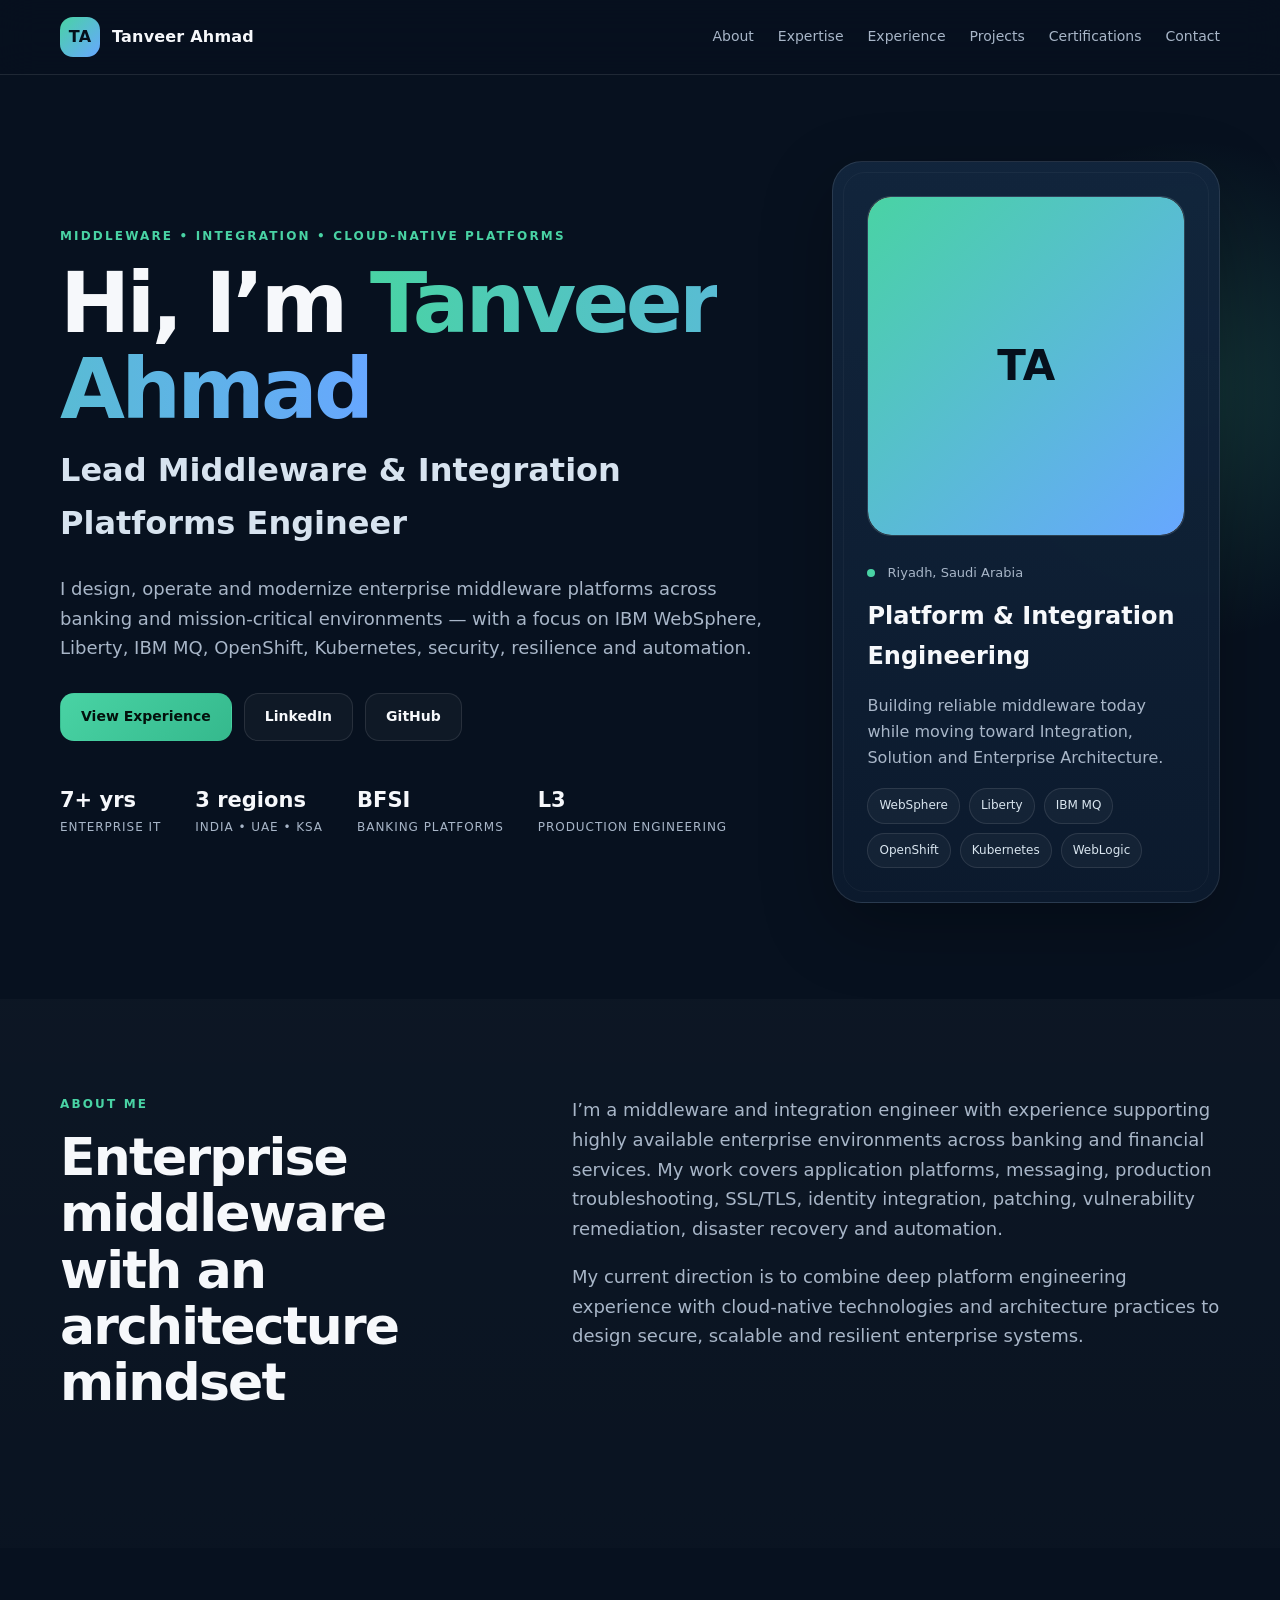
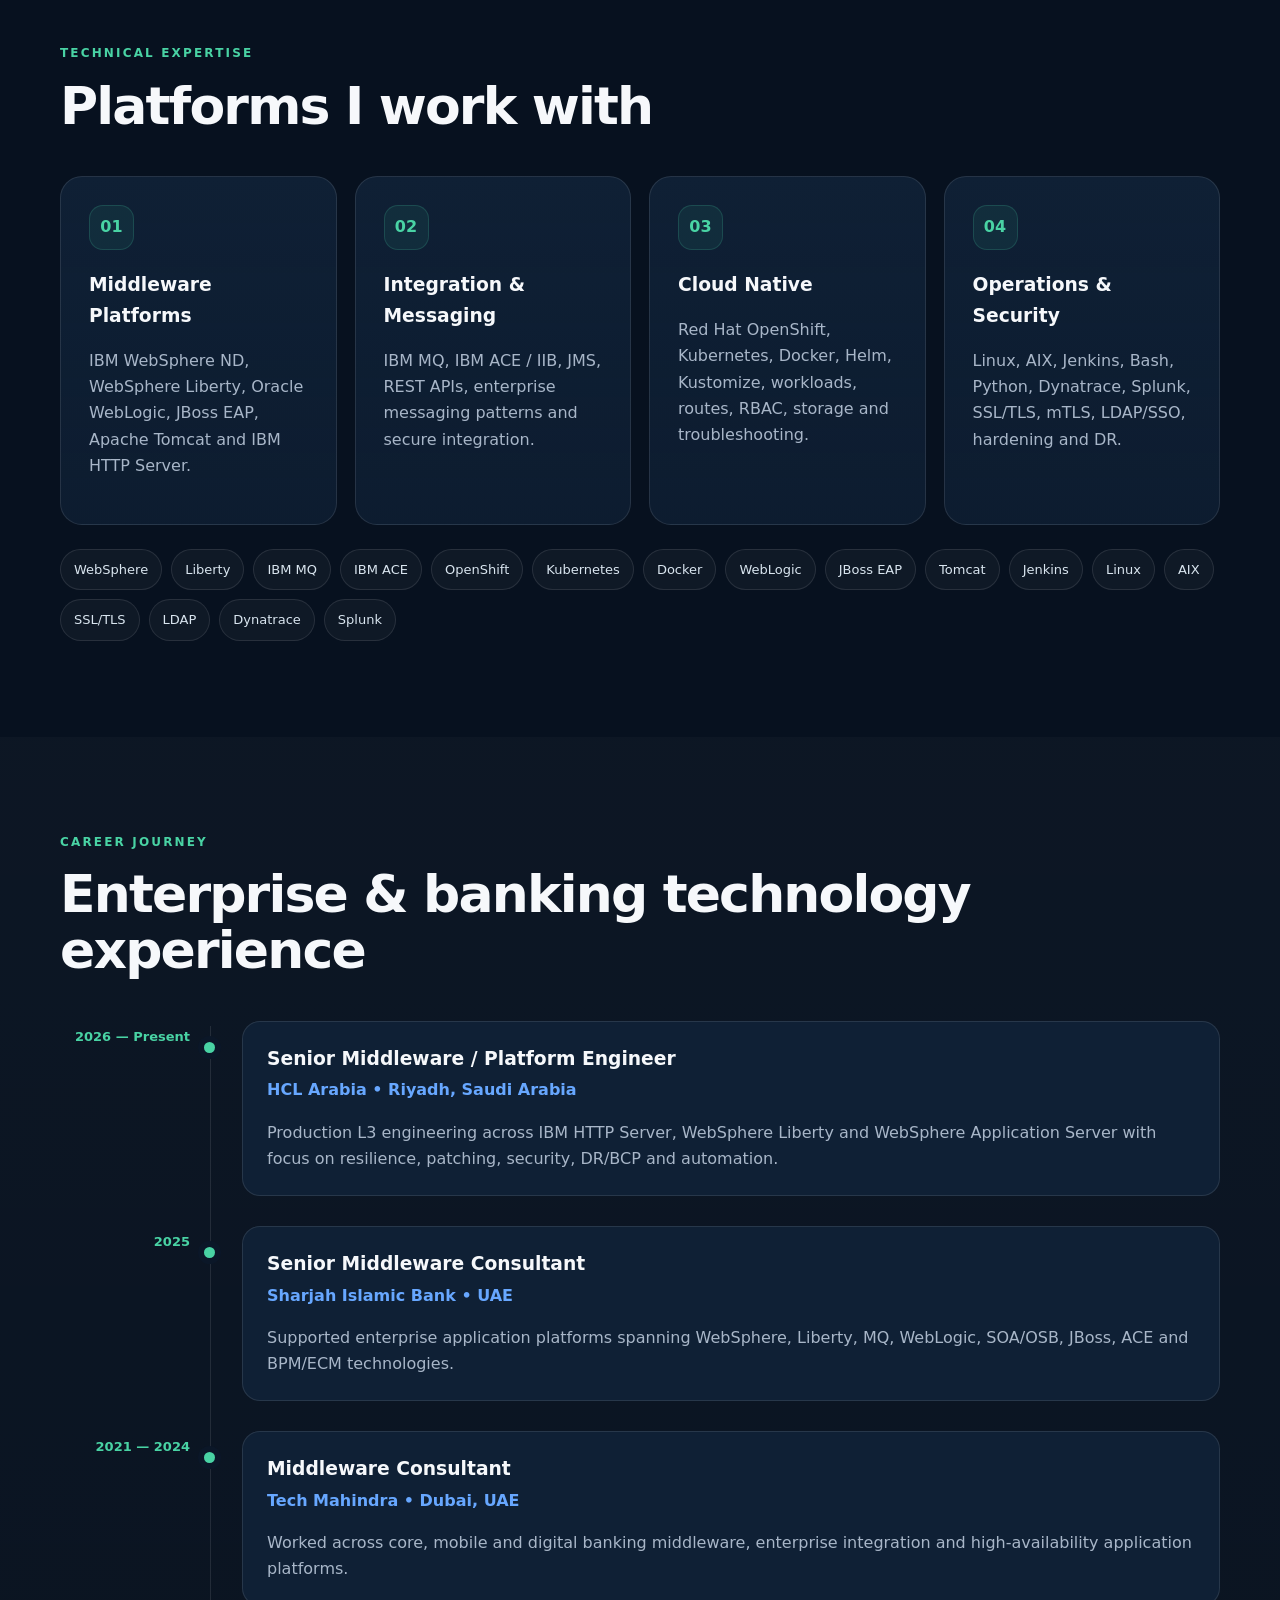
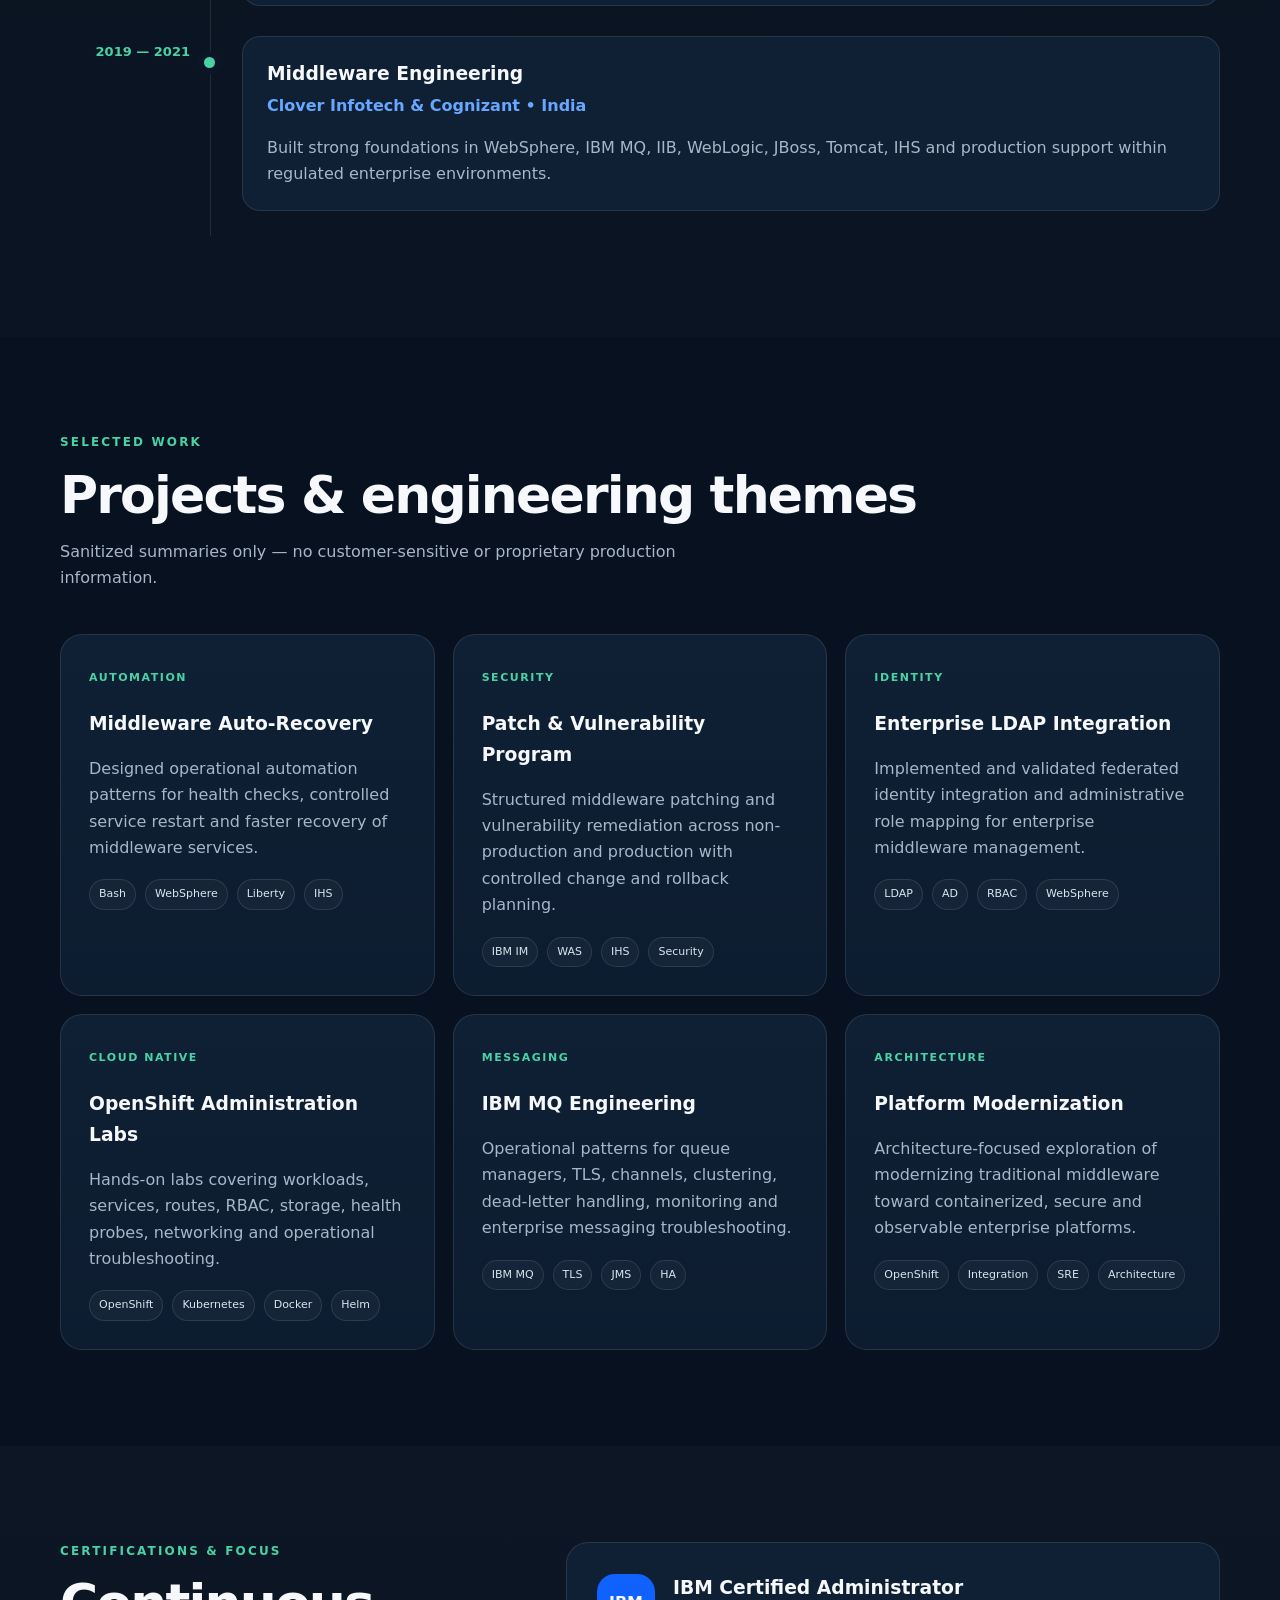
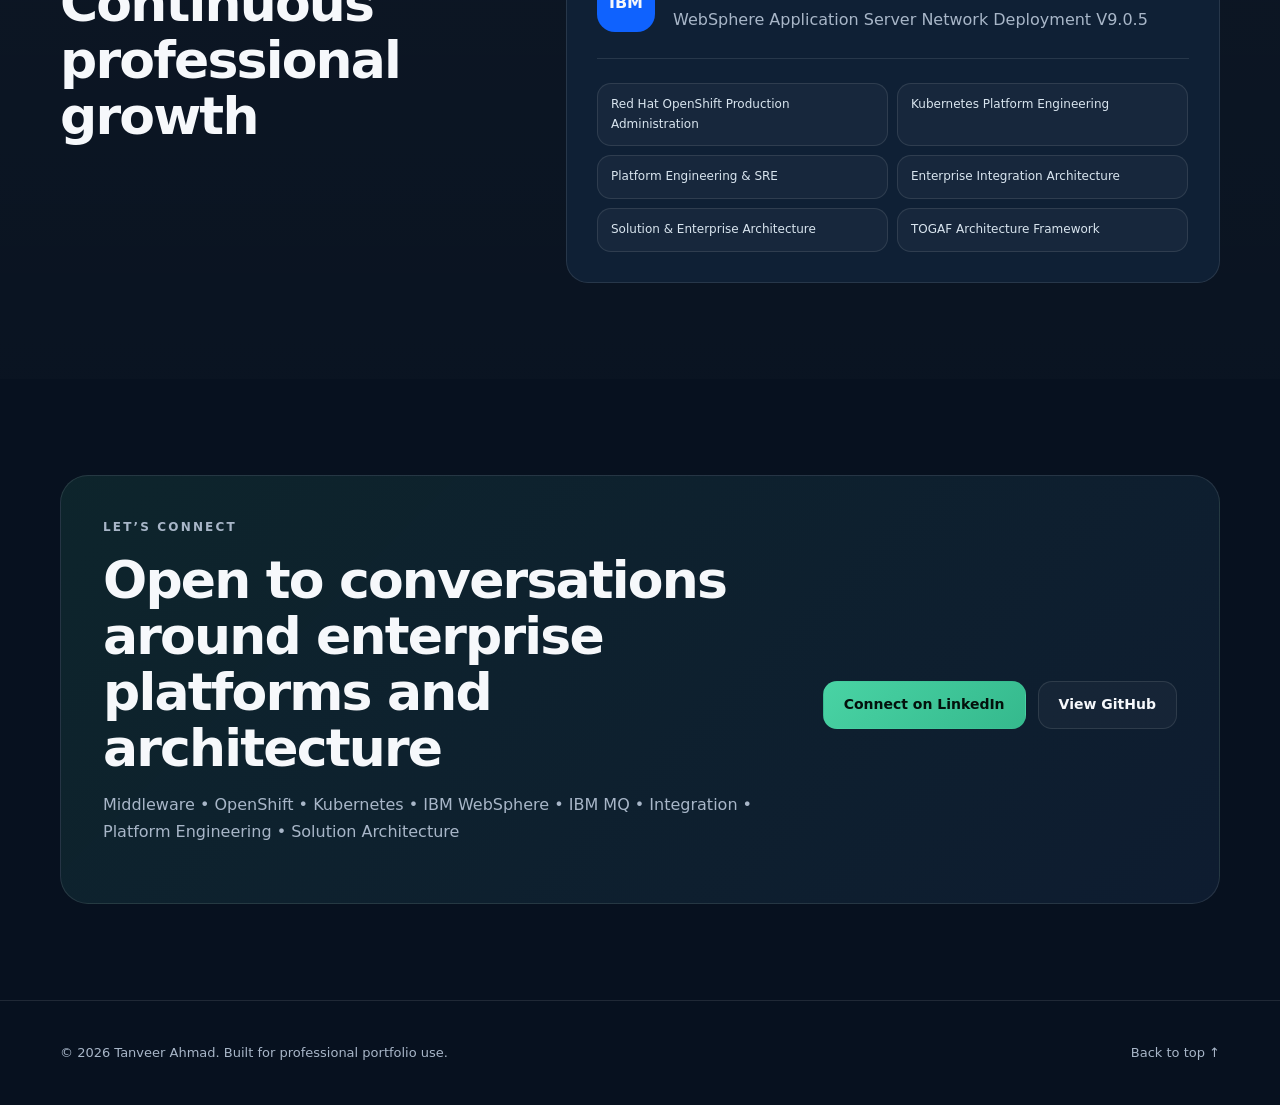
==== index.html @ 8d1e9dc6 "Fix profile photo filename" ====
<!doctype html>
<html lang="en">
<head>
  <meta charset="utf-8" />
  <meta name="viewport" content="width=device-width, initial-scale=1" />
  <meta name="description" content="Tanveer Ahmad — Lead Middleware & Integration Platforms Engineer specializing in IBM WebSphere, Liberty, IBM MQ, OpenShift, Kubernetes, enterprise integration and platform engineering." />
  <meta name="theme-color" content="#07111f" />
  <meta name="author" content="Tanveer Ahmad" />
  <meta property="og:type" content="website" />
  <meta property="og:title" content="Tanveer Ahmad | Middleware & Integration Engineer" />
  <meta property="og:description" content="Enterprise middleware, OpenShift, IBM MQ, WebSphere, platform engineering and architecture." />
  <meta name="twitter:card" content="summary_large_image" />
  <meta name="twitter:title" content="Tanveer Ahmad | Middleware & Integration Engineer" />
  <meta name="twitter:description" content="Enterprise middleware, OpenShift, IBM MQ, WebSphere, platform engineering and architecture." />
  <title>Tanveer Ahmad | Middleware & Integration Engineer</title>
  <link rel="icon" type="image/svg+xml" href="favicon.svg" />
  <link rel="manifest" href="site.webmanifest" />
  <link rel="stylesheet" href="style.css" />
</head>
<body>
  <header class="site-header">
    <div class="container nav-wrap">
      <a class="brand" href="#home" aria-label="Tanveer Ahmad home">
        <span class="brand-mark">TA</span>
        <span>Tanveer Ahmad</span>
      </a>
      <button class="menu-btn" aria-label="Open menu" aria-expanded="false">☰</button>
      <nav class="nav" aria-label="Primary navigation">
        <a href="#about">About</a>
        <a href="#expertise">Expertise</a>
        <a href="#experience">Experience</a>
        <a href="#projects">Projects</a>
        <a href="#certifications">Certifications</a>
        <a href="#contact">Contact</a>
      </nav>
    </div>
  </header>

  <main>
    <section id="home" class="hero section">
      <div class="container hero-grid">
        <div class="hero-copy reveal">
          <p class="eyebrow">Middleware • Integration • Cloud-Native Platforms</p>
          <h1>Hi, I’m <span>Tanveer Ahmad</span></h1>
          <h2>Lead Middleware & Integration Platforms Engineer</h2>
          <p class="hero-text">
            I design, operate and modernize enterprise middleware platforms across banking and
            mission-critical environments — with a focus on IBM WebSphere, Liberty, IBM MQ,
            OpenShift, Kubernetes, security, resilience and automation.
          </p>

          <div class="hero-actions">
            <a class="btn primary" href="#experience">View Experience</a>
            <a class="btn secondary" href="https://www.linkedin.com/in/tanveer-ahmad--/" target="_blank" rel="noreferrer">LinkedIn</a>
            <a class="btn secondary" href="https://github.com/tanveerq3" target="_blank" rel="noreferrer">GitHub</a>
          </div>

          <div class="quick-stats" aria-label="Career highlights">
            <div><strong>7+ yrs</strong><span>Enterprise IT</span></div>
            <div><strong>3 regions</strong><span>India • UAE • KSA</span></div>
            <div><strong>BFSI</strong><span>Banking Platforms</span></div>
            <div><strong>L3</strong><span>Production Engineering</span></div>
          </div>
        </div>

        <aside class="hero-card reveal" aria-label="Professional summary">
          <div class="profile-wrap">
            <img class="profile-photo" src="tanveer-profile-web.jpg" alt="Tanveer Ahmad professional portrait" />
            <div class="avatar profile-fallback" aria-hidden="true">TA</div>
          </div>
          <p class="status"><span></span> Riyadh, Saudi Arabia</p>
          <h3>Platform & Integration Engineering</h3>
          <p>
            Building reliable middleware today while moving toward Integration, Solution
            and Enterprise Architecture.
          </p>
          <div class="mini-stack">
            <span>WebSphere</span><span>Liberty</span><span>IBM MQ</span><span>OpenShift</span>
            <span>Kubernetes</span><span>WebLogic</span>
          </div>
        </aside>
      </div>
    </section>

    <section id="about" class="section section-alt">
      <div class="container two-col">
        <div class="section-heading reveal">
          <p class="eyebrow">About Me</p>
          <h2>Enterprise middleware with an architecture mindset</h2>
        </div>
        <div class="reveal">
          <p>
            I’m a middleware and integration engineer with experience supporting highly available
            enterprise environments across banking and financial services. My work covers
            application platforms, messaging, production troubleshooting, SSL/TLS, identity
            integration, patching, vulnerability remediation, disaster recovery and automation.
          </p>
          <p>
            My current direction is to combine deep platform engineering experience with
            cloud-native technologies and architecture practices to design secure, scalable and
            resilient enterprise systems.
          </p>
        </div>
      </div>
    </section>

    <section id="expertise" class="section">
      <div class="container">
        <div class="section-heading reveal">
          <p class="eyebrow">Technical Expertise</p>
          <h2>Platforms I work with</h2>
        </div>

        <div class="cards four">
          <article class="card reveal">
            <div class="icon">01</div>
            <h3>Middleware Platforms</h3>
            <p>IBM WebSphere ND, WebSphere Liberty, Oracle WebLogic, JBoss EAP, Apache Tomcat and IBM HTTP Server.</p>
          </article>
          <article class="card reveal">
            <div class="icon">02</div>
            <h3>Integration & Messaging</h3>
            <p>IBM MQ, IBM ACE / IIB, JMS, REST APIs, enterprise messaging patterns and secure integration.</p>
          </article>
          <article class="card reveal">
            <div class="icon">03</div>
            <h3>Cloud Native</h3>
            <p>Red Hat OpenShift, Kubernetes, Docker, Helm, Kustomize, workloads, routes, RBAC, storage and troubleshooting.</p>
          </article>
          <article class="card reveal">
            <div class="icon">04</div>
            <h3>Operations & Security</h3>
            <p>Linux, AIX, Jenkins, Bash, Python, Dynatrace, Splunk, SSL/TLS, mTLS, LDAP/SSO, hardening and DR.</p>
          </article>
        </div>

        <div class="skill-cloud reveal">
          <span>WebSphere</span><span>Liberty</span><span>IBM MQ</span><span>IBM ACE</span>
          <span>OpenShift</span><span>Kubernetes</span><span>Docker</span><span>WebLogic</span>
          <span>JBoss EAP</span><span>Tomcat</span><span>Jenkins</span><span>Linux</span>
          <span>AIX</span><span>SSL/TLS</span><span>LDAP</span><span>Dynatrace</span><span>Splunk</span>
        </div>
      </div>
    </section>

    <section id="experience" class="section section-alt">
      <div class="container">
        <div class="section-heading reveal">
          <p class="eyebrow">Career Journey</p>
          <h2>Enterprise & banking technology experience</h2>
        </div>

        <div class="timeline">
          <article class="timeline-item reveal">
            <div class="timeline-date">2026 — Present</div>
            <div class="timeline-card">
              <h3>Senior Middleware / Platform Engineer</h3>
              <p class="company">HCL Arabia • Riyadh, Saudi Arabia</p>
              <p>Production L3 engineering across IBM HTTP Server, WebSphere Liberty and WebSphere Application Server with focus on resilience, patching, security, DR/BCP and automation.</p>
            </div>
          </article>

          <article class="timeline-item reveal">
            <div class="timeline-date">2025</div>
            <div class="timeline-card">
              <h3>Senior Middleware Consultant</h3>
              <p class="company">Sharjah Islamic Bank • UAE</p>
              <p>Supported enterprise application platforms spanning WebSphere, Liberty, MQ, WebLogic, SOA/OSB, JBoss, ACE and BPM/ECM technologies.</p>
            </div>
          </article>

          <article class="timeline-item reveal">
            <div class="timeline-date">2021 — 2024</div>
            <div class="timeline-card">
              <h3>Middleware Consultant</h3>
              <p class="company">Tech Mahindra • Dubai, UAE</p>
              <p>Worked across core, mobile and digital banking middleware, enterprise integration and high-availability application platforms.</p>
            </div>
          </article>

          <article class="timeline-item reveal">
            <div class="timeline-date">2019 — 2021</div>
            <div class="timeline-card">
              <h3>Middleware Engineering</h3>
              <p class="company">Clover Infotech & Cognizant • India</p>
              <p>Built strong foundations in WebSphere, IBM MQ, IIB, WebLogic, JBoss, Tomcat, IHS and production support within regulated enterprise environments.</p>
            </div>
          </article>
        </div>
      </div>
    </section>

    <section id="projects" class="section">
      <div class="container">
        <div class="section-heading reveal">
          <p class="eyebrow">Selected Work</p>
          <h2>Projects & engineering themes</h2>
          <p class="subtext">Sanitized summaries only — no customer-sensitive or proprietary production information.</p>
        </div>

        <div class="cards three">
          <article class="project-card reveal">
            <span class="project-tag">Automation</span>
            <h3>Middleware Auto-Recovery</h3>
            <p>Designed operational automation patterns for health checks, controlled service restart and faster recovery of middleware services.</p>
            <div class="project-stack"><span>Bash</span><span>WebSphere</span><span>Liberty</span><span>IHS</span></div>
          </article>

          <article class="project-card reveal">
            <span class="project-tag">Security</span>
            <h3>Patch & Vulnerability Program</h3>
            <p>Structured middleware patching and vulnerability remediation across non-production and production with controlled change and rollback planning.</p>
            <div class="project-stack"><span>IBM IM</span><span>WAS</span><span>IHS</span><span>Security</span></div>
          </article>

          <article class="project-card reveal">
            <span class="project-tag">Identity</span>
            <h3>Enterprise LDAP Integration</h3>
            <p>Implemented and validated federated identity integration and administrative role mapping for enterprise middleware management.</p>
            <div class="project-stack"><span>LDAP</span><span>AD</span><span>RBAC</span><span>WebSphere</span></div>
          </article>

          <article class="project-card reveal">
            <span class="project-tag">Cloud Native</span>
            <h3>OpenShift Administration Labs</h3>
            <p>Hands-on labs covering workloads, services, routes, RBAC, storage, health probes, networking and operational troubleshooting.</p>
            <div class="project-stack"><span>OpenShift</span><span>Kubernetes</span><span>Docker</span><span>Helm</span></div>
          </article>

          <article class="project-card reveal">
            <span class="project-tag">Messaging</span>
            <h3>IBM MQ Engineering</h3>
            <p>Operational patterns for queue managers, TLS, channels, clustering, dead-letter handling, monitoring and enterprise messaging troubleshooting.</p>
            <div class="project-stack"><span>IBM MQ</span><span>TLS</span><span>JMS</span><span>HA</span></div>
          </article>

          <article class="project-card reveal">
            <span class="project-tag">Architecture</span>
            <h3>Platform Modernization</h3>
            <p>Architecture-focused exploration of modernizing traditional middleware toward containerized, secure and observable enterprise platforms.</p>
            <div class="project-stack"><span>OpenShift</span><span>Integration</span><span>SRE</span><span>Architecture</span></div>
          </article>
        </div>
      </div>
    </section>

    <section id="certifications" class="section section-alt">
      <div class="container cert-grid">
        <div class="section-heading reveal">
          <p class="eyebrow">Certifications & Focus</p>
          <h2>Continuous professional growth</h2>
        </div>
        <div class="cert-panel reveal">
          <div class="cert-item">
            <span class="cert-badge">IBM</span>
            <div>
              <h3>IBM Certified Administrator</h3>
              <p>WebSphere Application Server Network Deployment V9.0.5</p>
            </div>
          </div>
          <div class="focus-list">
            <span>Red Hat OpenShift Production Administration</span>
            <span>Kubernetes Platform Engineering</span>
            <span>Platform Engineering & SRE</span>
            <span>Enterprise Integration Architecture</span>
            <span>Solution & Enterprise Architecture</span>
            <span>TOGAF Architecture Framework</span>
          </div>
        </div>
      </div>
    </section>

    <section id="contact" class="section">
      <div class="container contact-card reveal">
        <div>
          <p class="eyebrow">Let’s Connect</p>
          <h2>Open to conversations around enterprise platforms and architecture</h2>
          <p>Middleware • OpenShift • Kubernetes • IBM WebSphere • IBM MQ • Integration • Platform Engineering • Solution Architecture</p>
        </div>
        <div class="contact-actions">
          <a class="btn primary" href="https://www.linkedin.com/in/tanveer-ahmad--/" target="_blank" rel="noreferrer">Connect on LinkedIn</a>
          <a class="btn secondary" href="https://github.com/tanveerq3" target="_blank" rel="noreferrer">View GitHub</a>
        </div>
      </div>
    </section>
  </main>

  <footer>
    <div class="container footer-wrap">
      <p>© <span id="year"></span> Tanveer Ahmad. Built for professional portfolio use.</p>
      <a href="#home">Back to top ↑</a>
    </div>
  </footer>

  <script src="script.js"></script>
</body>
</html>
---- style.css ----
:root{
  --bg:#07111f;
  --bg-soft:#0b1728;
  --panel:#0f2035;
  --panel-2:#12263d;
  --text:#f6f8fb;
  --muted:#a8b6c8;
  --line:rgba(255,255,255,.10);
  --accent:#49d3a4;
  --accent-2:#67a7ff;
  --shadow:0 24px 70px rgba(0,0,0,.28);
  --radius:22px;
}
*{box-sizing:border-box}
html{scroll-behavior:smooth}
body{
  margin:0;
  font-family:Inter,ui-sans-serif,system-ui,-apple-system,BlinkMacSystemFont,"Segoe UI",sans-serif;
  background:var(--bg);
  color:var(--text);
  line-height:1.65;
}
a{color:inherit;text-decoration:none}
.container{width:min(1160px,calc(100% - 40px));margin:0 auto}
.section{padding:96px 0}
.section-alt{background:linear-gradient(180deg,rgba(255,255,255,.025),rgba(255,255,255,.01))}
.site-header{
  position:sticky;top:0;z-index:50;
  backdrop-filter:blur(18px);
  background:rgba(7,17,31,.82);
  border-bottom:1px solid var(--line)
}
.nav-wrap{height:74px;display:flex;align-items:center;justify-content:space-between;gap:24px}
.brand{display:flex;align-items:center;gap:12px;font-weight:800;letter-spacing:.2px}
.brand-mark{
  width:40px;height:40px;border-radius:13px;display:grid;place-items:center;
  background:linear-gradient(135deg,var(--accent),var(--accent-2));color:#04101a;font-weight:900
}
.nav{display:flex;gap:24px;color:var(--muted);font-size:14px}
.nav a:hover{color:var(--text)}
.menu-btn{display:none;background:none;border:0;color:var(--text);font-size:24px}
.hero{padding-top:86px;min-height:calc(100vh - 74px);display:grid;align-items:center;overflow:hidden}
.hero:before{
  content:"";position:absolute;width:520px;height:520px;border-radius:50%;
  right:-170px;top:130px;background:radial-gradient(circle,rgba(73,211,164,.18),transparent 68%);
  pointer-events:none
}
.hero-grid{display:grid;grid-template-columns:1.45fr .8fr;gap:70px;align-items:center}
.eyebrow{
  margin:0 0 14px;text-transform:uppercase;letter-spacing:.18em;
  color:var(--accent);font-size:12px;font-weight:800
}
.hero h1{font-size:clamp(48px,7vw,84px);line-height:1.02;margin:0 0 12px;letter-spacing:-.045em}
.hero h1 span{background:linear-gradient(90deg,var(--accent),var(--accent-2));-webkit-background-clip:text;color:transparent}
.hero h2{font-size:clamp(22px,3vw,32px);font-weight:600;color:#d7e3ef;margin:0 0 24px}
.hero-text{max-width:760px;color:var(--muted);font-size:18px}
.hero-actions,.contact-actions{display:flex;gap:12px;flex-wrap:wrap;margin-top:30px}
.btn{
  display:inline-flex;align-items:center;justify-content:center;min-height:48px;padding:0 20px;
  border-radius:14px;border:1px solid var(--line);font-weight:750;font-size:14px;transition:.2s ease
}
.btn:hover{transform:translateY(-2px)}
.btn.primary{background:linear-gradient(135deg,var(--accent),#35b98d);color:#03110c;border-color:transparent}
.btn.secondary{background:rgba(255,255,255,.035)}
.quick-stats{display:flex;gap:34px;margin-top:42px;flex-wrap:wrap}
.quick-stats div{display:flex;flex-direction:column}
.quick-stats strong{font-size:21px}
.quick-stats span{font-size:12px;color:var(--muted);text-transform:uppercase;letter-spacing:.08em}
.hero-card{
  background:linear-gradient(180deg,rgba(18,38,61,.96),rgba(12,27,46,.96));
  border:1px solid var(--line);border-radius:30px;padding:34px;box-shadow:var(--shadow);position:relative
}
.hero-card:after{content:"";position:absolute;inset:10px;border:1px solid rgba(255,255,255,.04);border-radius:22px;pointer-events:none}
.avatar{
  width:96px;height:96px;border-radius:28px;display:grid;place-items:center;
  font-size:32px;font-weight:900;color:#06101c;background:linear-gradient(135deg,var(--accent),var(--accent-2));
  margin-bottom:24px
}
.status{color:var(--muted);font-size:13px}.status span{display:inline-block;width:8px;height:8px;border-radius:50%;background:var(--accent);margin-right:8px}
.hero-card h3{font-size:24px;margin:14px 0 10px}
.hero-card p{color:var(--muted)}
.mini-stack,.skill-cloud,.project-stack,.focus-list{display:flex;gap:9px;flex-wrap:wrap}
.mini-stack span,.skill-cloud span,.project-stack span,.focus-list span{
  border:1px solid var(--line);background:rgba(255,255,255,.035);
  color:#d9e5ef;border-radius:999px;padding:7px 11px;font-size:12px
}
.two-col{display:grid;grid-template-columns:.8fr 1.2fr;gap:80px;align-items:start}
.section-heading{margin-bottom:42px}
.section-heading h2,.contact-card h2{font-size:clamp(32px,4.5vw,52px);line-height:1.08;letter-spacing:-.035em;margin:0}
.section-heading .subtext{color:var(--muted);max-width:700px}
.two-col>div:last-child p{font-size:18px;color:var(--muted);margin-top:0}
.cards{display:grid;gap:18px}
.cards.four{grid-template-columns:repeat(4,1fr)}
.cards.three{grid-template-columns:repeat(3,1fr)}
.card,.project-card{
  background:linear-gradient(180deg,var(--panel),rgba(15,32,53,.78));
  border:1px solid var(--line);border-radius:var(--radius);padding:28px;transition:.25s ease
}
.card:hover,.project-card:hover{transform:translateY(-6px);border-color:rgba(73,211,164,.34)}
.icon{
  width:45px;height:45px;border-radius:14px;display:grid;place-items:center;
  color:var(--accent);font-weight:900;background:rgba(73,211,164,.08);border:1px solid rgba(73,211,164,.18)
}
.card h3,.project-card h3{margin:20px 0 8px}.card p,.project-card p{color:var(--muted)}
.skill-cloud{margin-top:24px}
.skill-cloud span{font-size:13px;padding:9px 13px}
.timeline{position:relative;margin-top:20px}
.timeline:before{content:"";position:absolute;left:150px;top:5px;bottom:5px;width:1px;background:var(--line)}
.timeline-item{display:grid;grid-template-columns:130px 1fr;gap:52px;padding:0 0 30px}
.timeline-date{color:var(--accent);font-size:13px;font-weight:800;padding-top:5px;text-align:right}
.timeline-card{position:relative;background:var(--panel);border:1px solid var(--line);border-radius:18px;padding:22px 24px}
.timeline-card:before{
  content:"";position:absolute;left:-39px;top:20px;width:11px;height:11px;border-radius:50%;
  background:var(--accent);box-shadow:0 0 0 6px var(--bg-soft)
}
.timeline-card h3{margin:0}.company{color:var(--accent-2);font-weight:700;margin:3px 0 8px}.timeline-card p:last-child{color:var(--muted);margin-bottom:0}
.project-tag{font-size:11px;text-transform:uppercase;letter-spacing:.14em;color:var(--accent);font-weight:800}
.project-stack{margin-top:18px}.project-stack span{padding:5px 9px;font-size:11px}
.cert-grid{display:grid;grid-template-columns:.8fr 1.2fr;gap:70px;align-items:start}
.cert-panel{background:var(--panel);border:1px solid var(--line);border-radius:var(--radius);padding:30px}
.cert-item{display:flex;gap:18px;align-items:center;padding-bottom:24px;margin-bottom:24px;border-bottom:1px solid var(--line)}
.cert-badge{width:58px;height:58px;border-radius:18px;display:grid;place-items:center;font-weight:900;background:#0f62fe}
.cert-item h3{margin:0 0 4px}.cert-item p{margin:0;color:var(--muted)}
.focus-list span{width:calc(50% - 5px);border-radius:14px;padding:11px 13px}
.contact-card{
  display:grid;grid-template-columns:1.3fr .7fr;gap:50px;align-items:center;
  border:1px solid var(--line);border-radius:28px;padding:42px;
  background:linear-gradient(135deg,rgba(73,211,164,.10),rgba(103,167,255,.08))
}
.contact-card p{color:var(--muted)}.contact-actions{justify-content:flex-end}
footer{border-top:1px solid var(--line);padding:28px 0;color:var(--muted);font-size:13px}
.footer-wrap{display:flex;justify-content:space-between;gap:20px;align-items:center}
.reveal{opacity:0;transform:translateY(16px);transition:opacity .6s ease,transform .6s ease}
.reveal.visible{opacity:1;transform:none}
@media (max-width:950px){
  .hero-grid,.two-col,.cert-grid,.contact-card{grid-template-columns:1fr}
  .cards.four{grid-template-columns:repeat(2,1fr)}
  .cards.three{grid-template-columns:repeat(2,1fr)}
  .contact-actions{justify-content:flex-start}
}
@media (max-width:720px){
  .section{padding:72px 0}.container{width:min(100% - 28px,1160px)}
  .menu-btn{display:block}
  .nav{
    display:none;position:absolute;top:74px;left:14px;right:14px;flex-direction:column;
    padding:18px;background:var(--panel);border:1px solid var(--line);border-radius:16px
  }
  .nav.open{display:flex}
  .cards.four,.cards.three{grid-template-columns:1fr}
  .timeline:before{left:8px}.timeline-item{grid-template-columns:1fr;gap:8px;padding-left:30px}
  .timeline-date{text-align:left}.timeline-card:before{left:-28px}
  .quick-stats{gap:22px}.hero{padding-top:48px}
  .focus-list span{width:100%}.footer-wrap{flex-direction:column;align-items:flex-start}
}

.profile-wrap{
  position:relative;
  width:100%;
  height:340px;
  margin-bottom:26px;
  overflow:hidden;
  border-radius:24px;
  border:1px solid var(--line);
  background:linear-gradient(135deg,rgba(73,211,164,.08),rgba(103,167,255,.08));
}
.profile-photo,.profile-fallback{
  position:absolute;
  inset:0;
  width:100%;
  height:100%;
  border-radius:24px;
}
.profile-photo{
  object-fit:cover;
  object-position:center 18%;
  display:block;
  box-shadow:0 18px 44px rgba(0,0,0,.28);
}
.profile-fallback{
  margin:0;
  font-size:42px;
}
@media (prefers-reduced-motion:reduce){
  html{scroll-behavior:auto}
  .reveal{opacity:1;transform:none;transition:none}
  .btn,.card,.project-card{transition:none}
}

@media (max-width:950px){
  .hero-card{max-width:560px}
  .profile-wrap{height:420px}
}
@media (max-width:520px){
  .profile-wrap{height:360px}
}
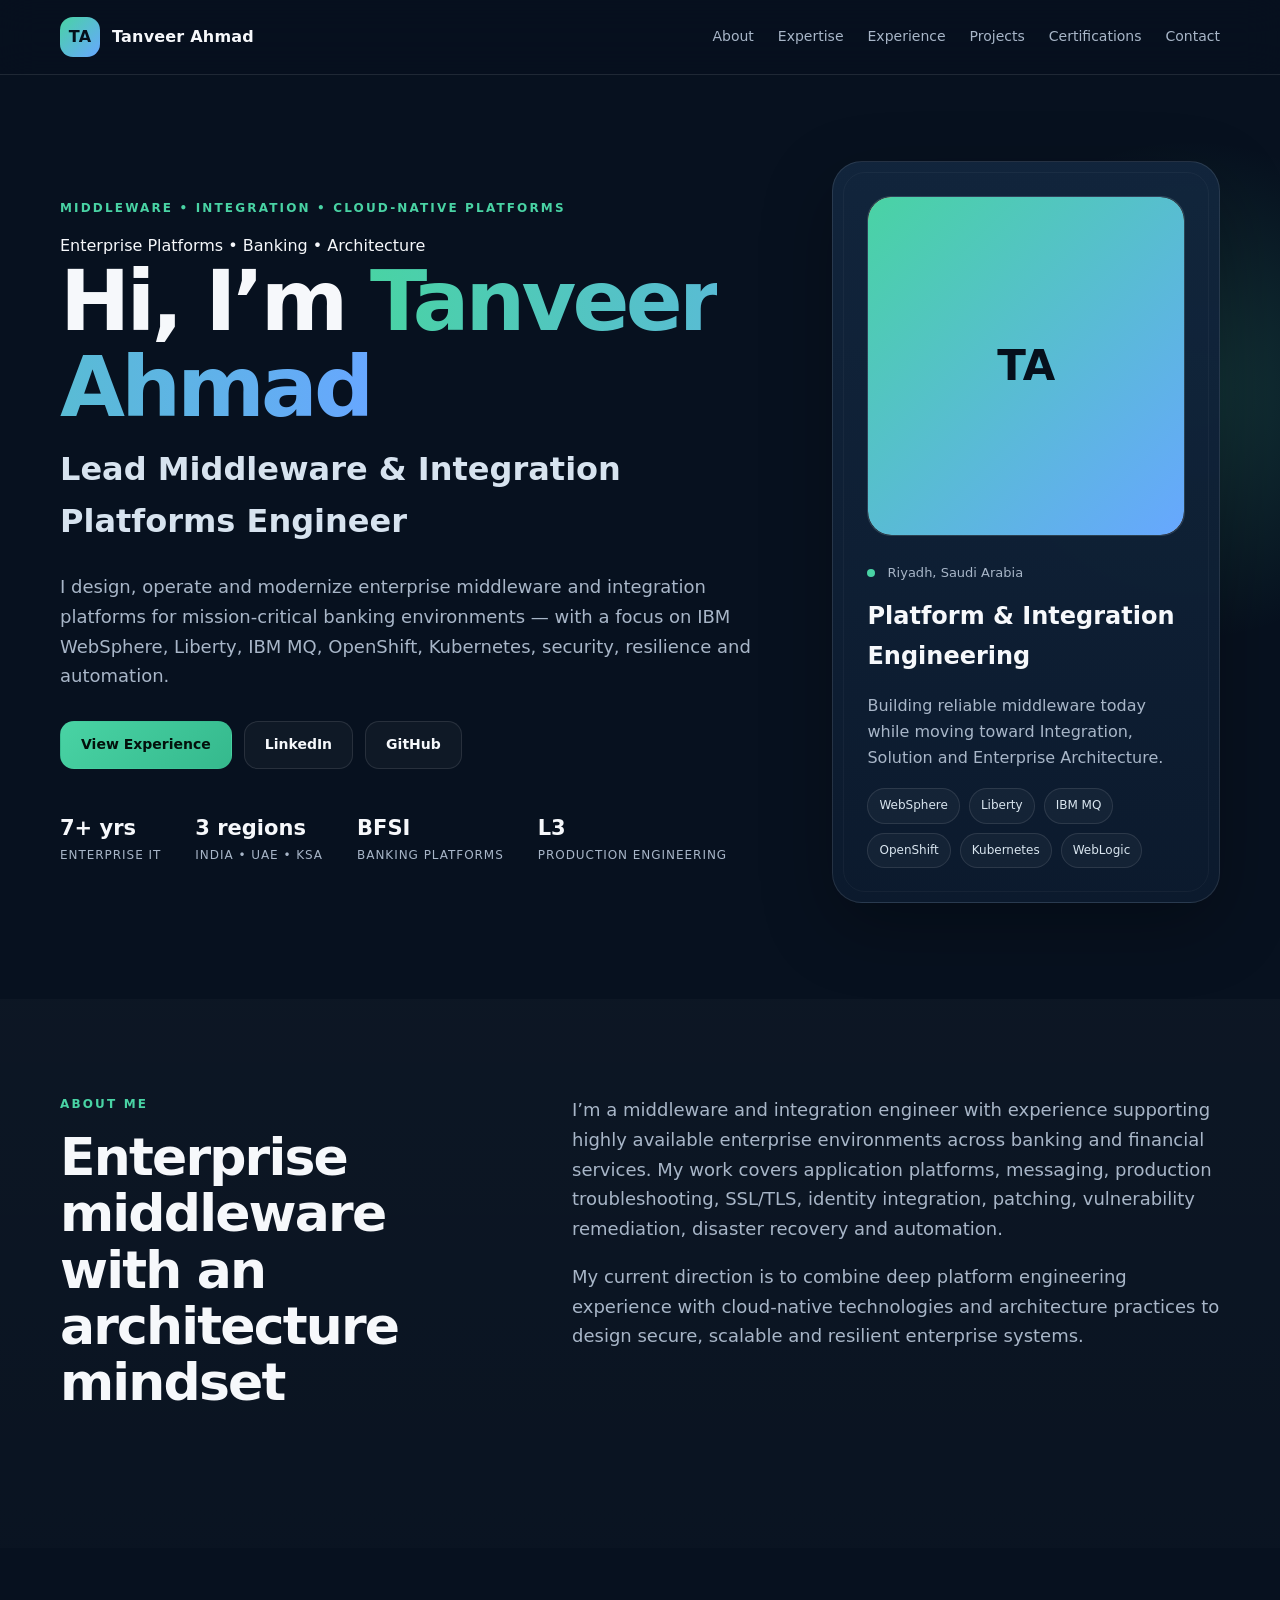
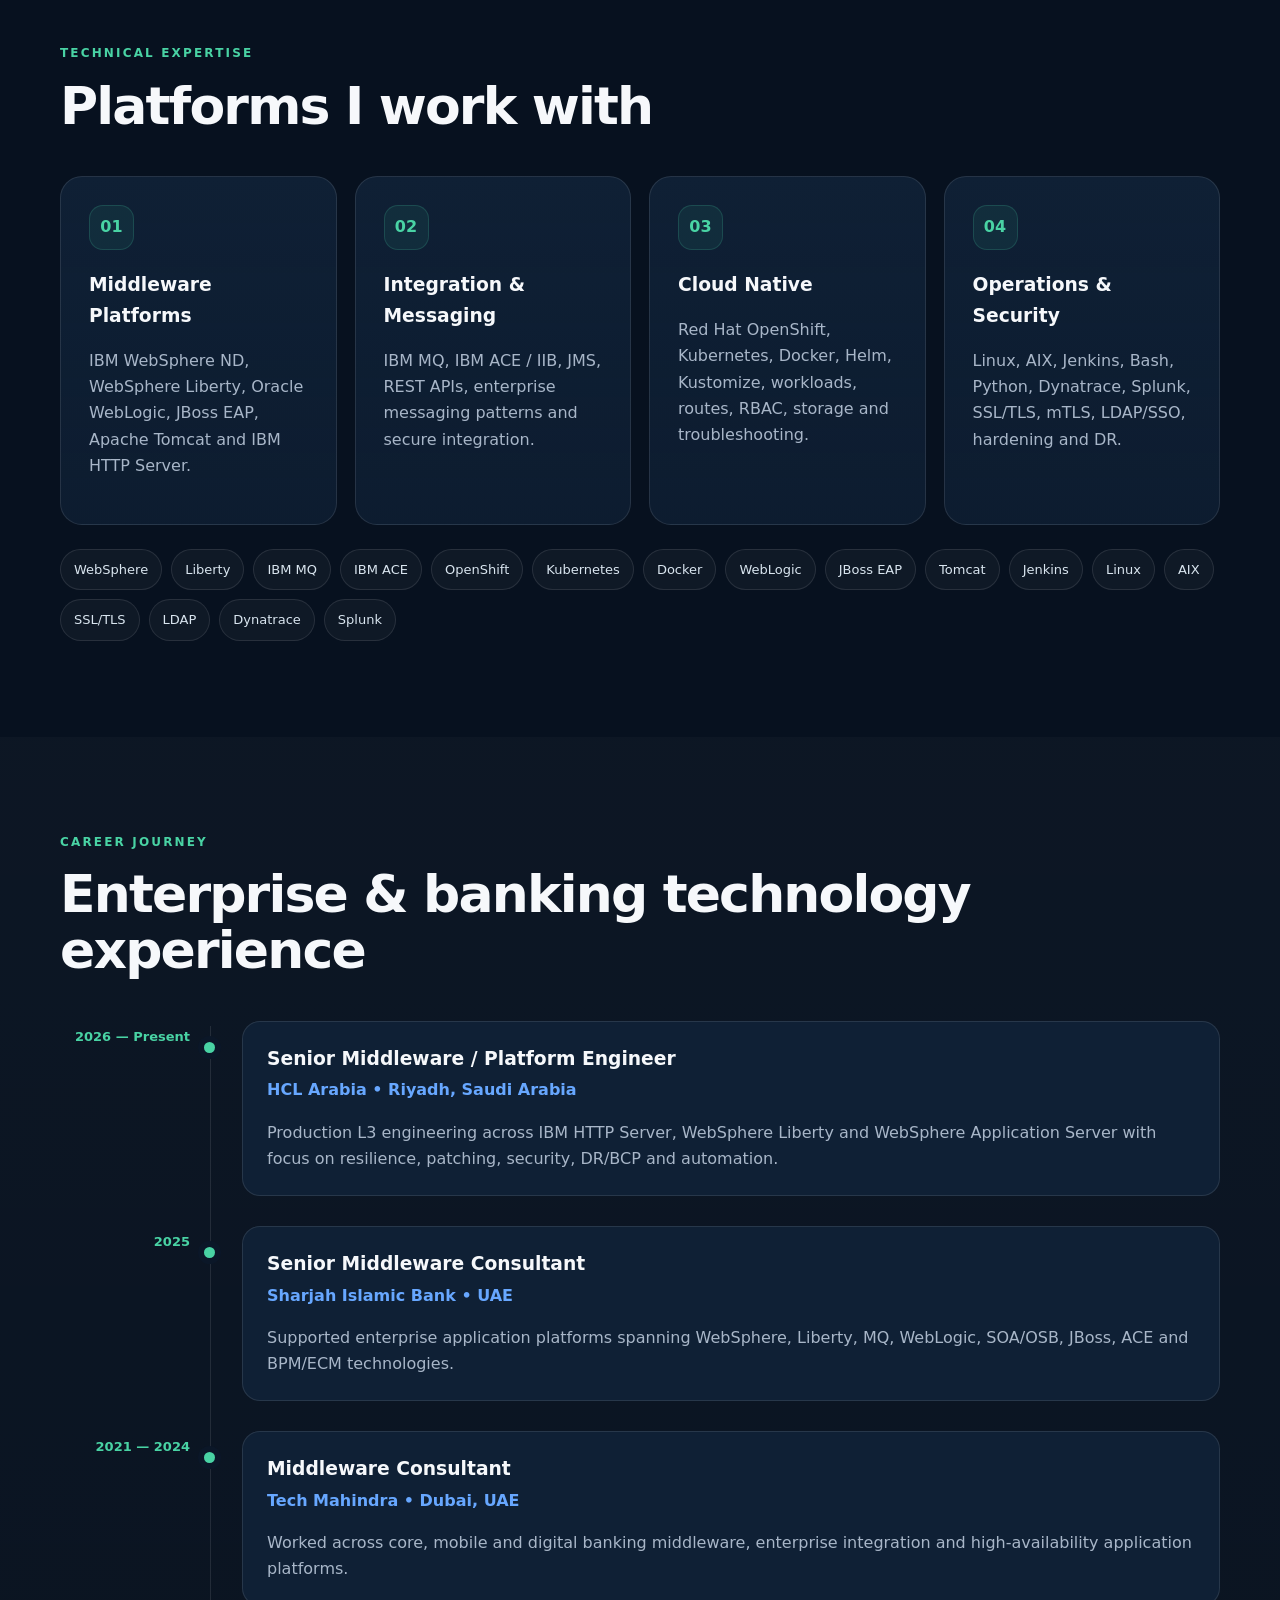
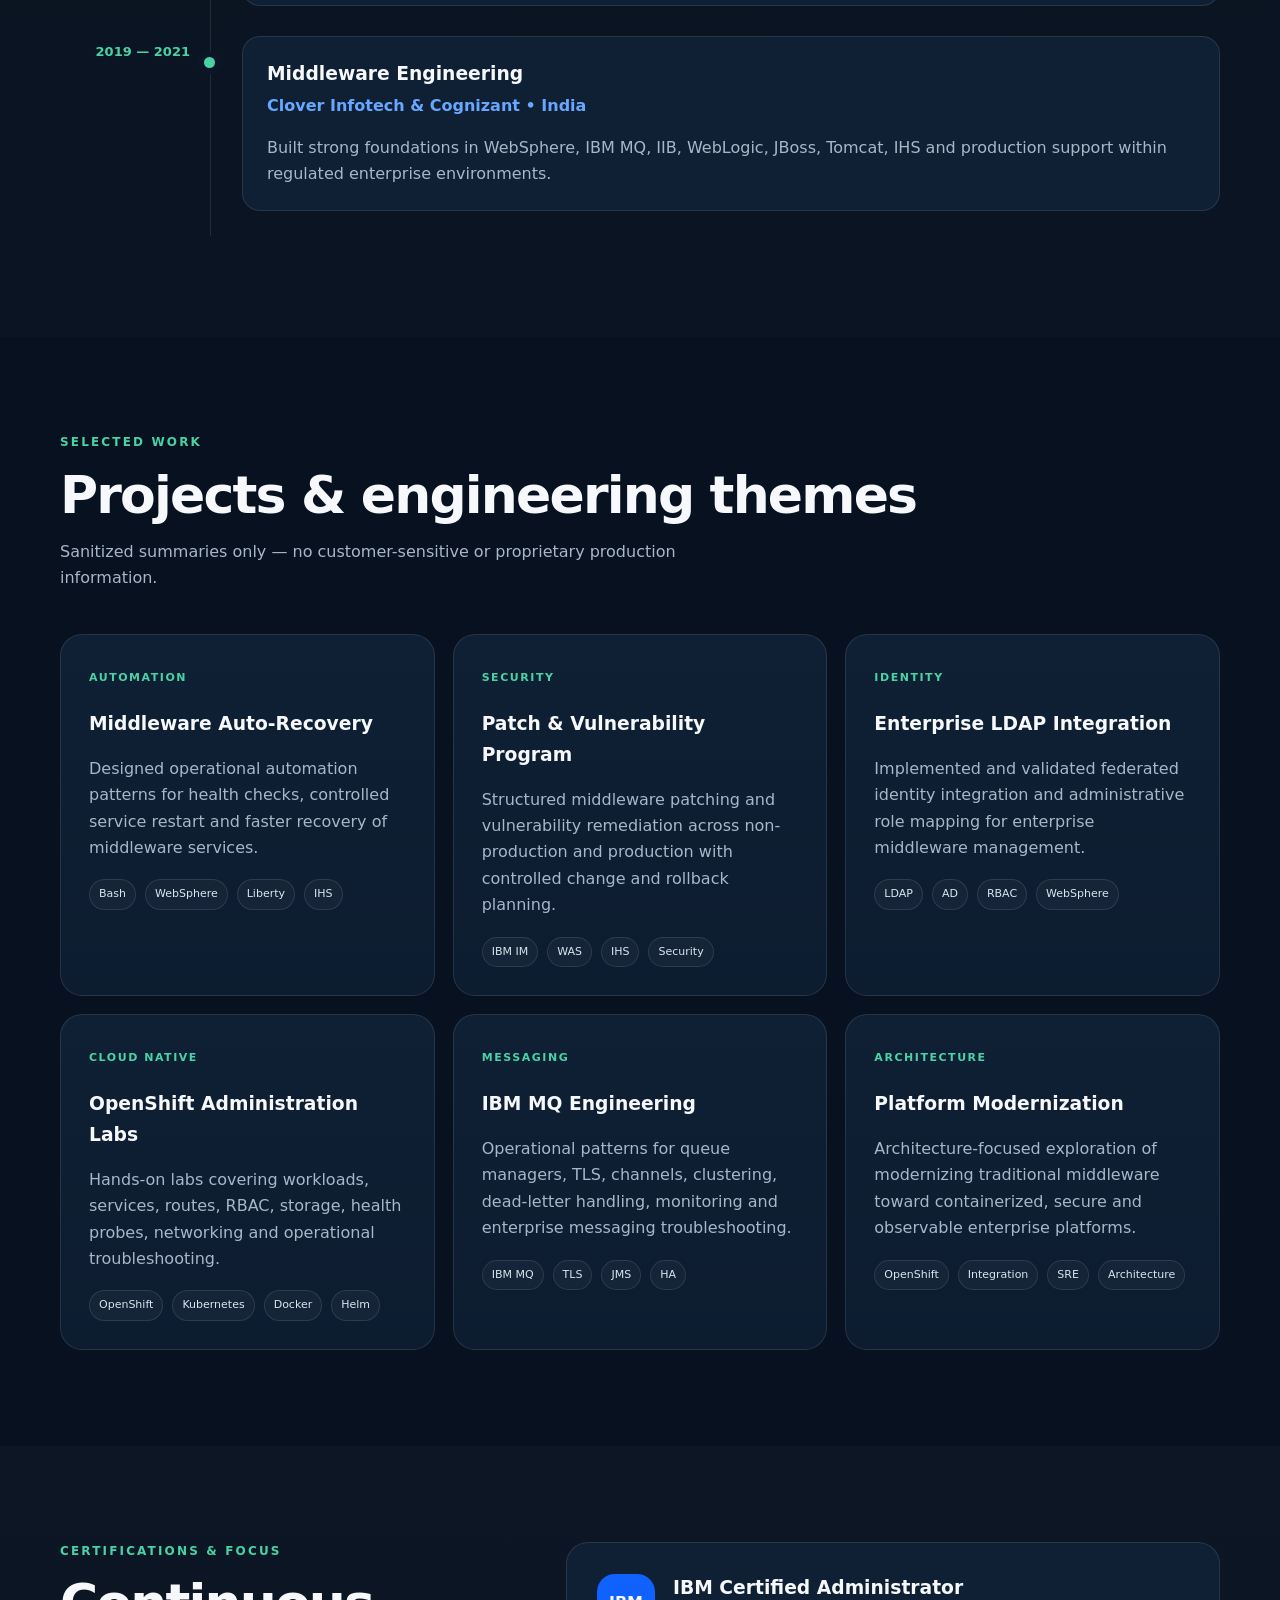
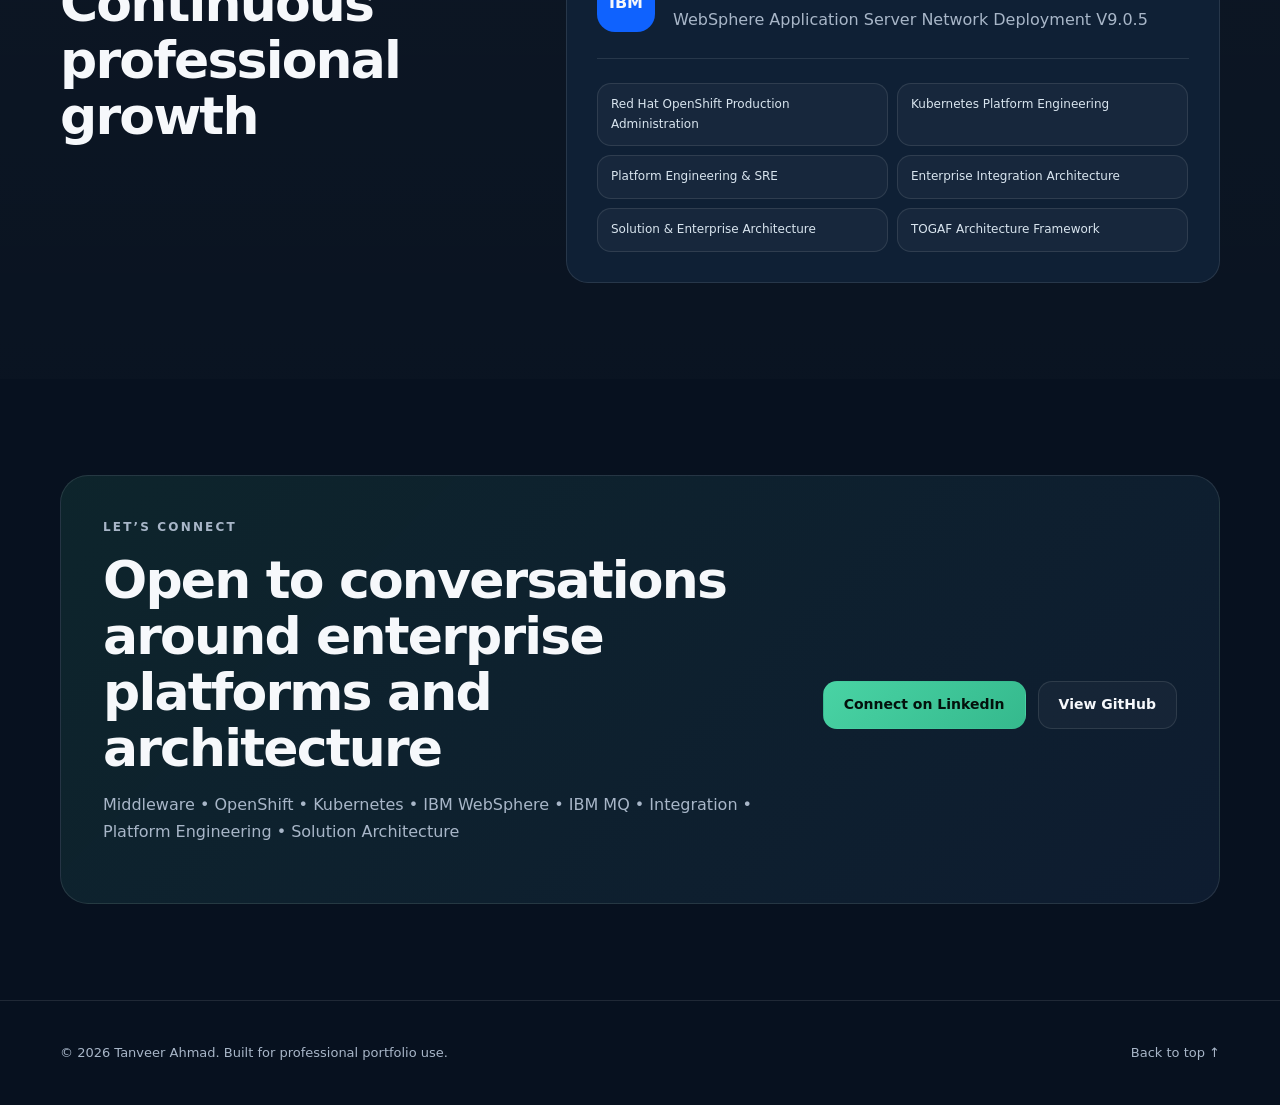
==== commit 81cf5f2e: "Refine premium hero content" ====
--- a/index.html
+++ b/index.html
@@ -40,13 +40,16 @@
     <section id="home" class="hero section">
       <div class="container hero-grid">
         <div class="hero-copy reveal">
-          <p class="eyebrow">Middleware • Integration • Cloud-Native Platforms</p>
+          <div class="hero-topline">
+    <p class="eyebrow">Middleware • Integration • Cloud-Native Platforms</p>
+    <span class="hero-badge">Enterprise Platforms • Banking • Architecture</span>
+  </div>
           <h1>Hi, I’m <span>Tanveer Ahmad</span></h1>
           <h2>Lead Middleware & Integration Platforms Engineer</h2>
           <p class="hero-text">
-            I design, operate and modernize enterprise middleware platforms across banking and
-            mission-critical environments — with a focus on IBM WebSphere, Liberty, IBM MQ,
-            OpenShift, Kubernetes, security, resilience and automation.
+            I design, operate and modernize enterprise middleware and integration platforms for
+            mission-critical banking environments — with a focus on IBM WebSphere, Liberty,
+            IBM MQ, OpenShift, Kubernetes, security, resilience and automation.
           </p>
 
           <div class="hero-actions">
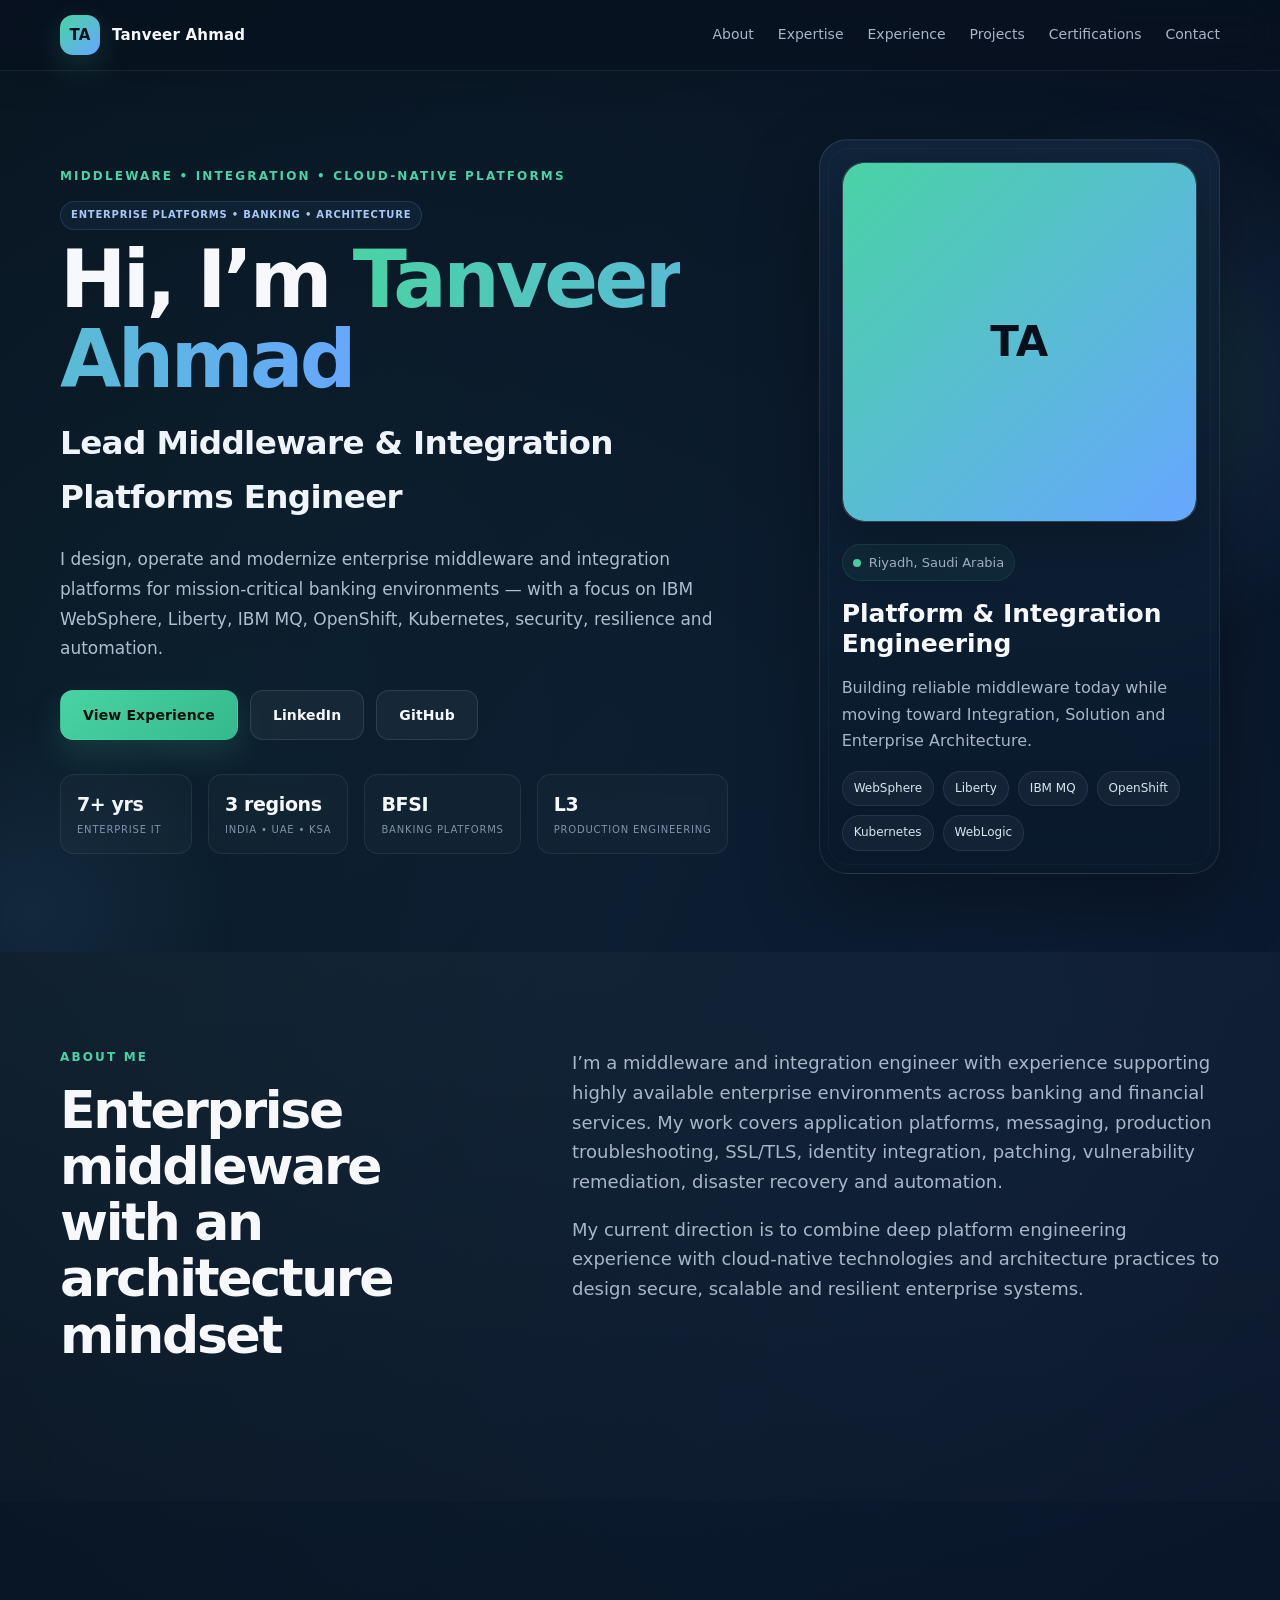
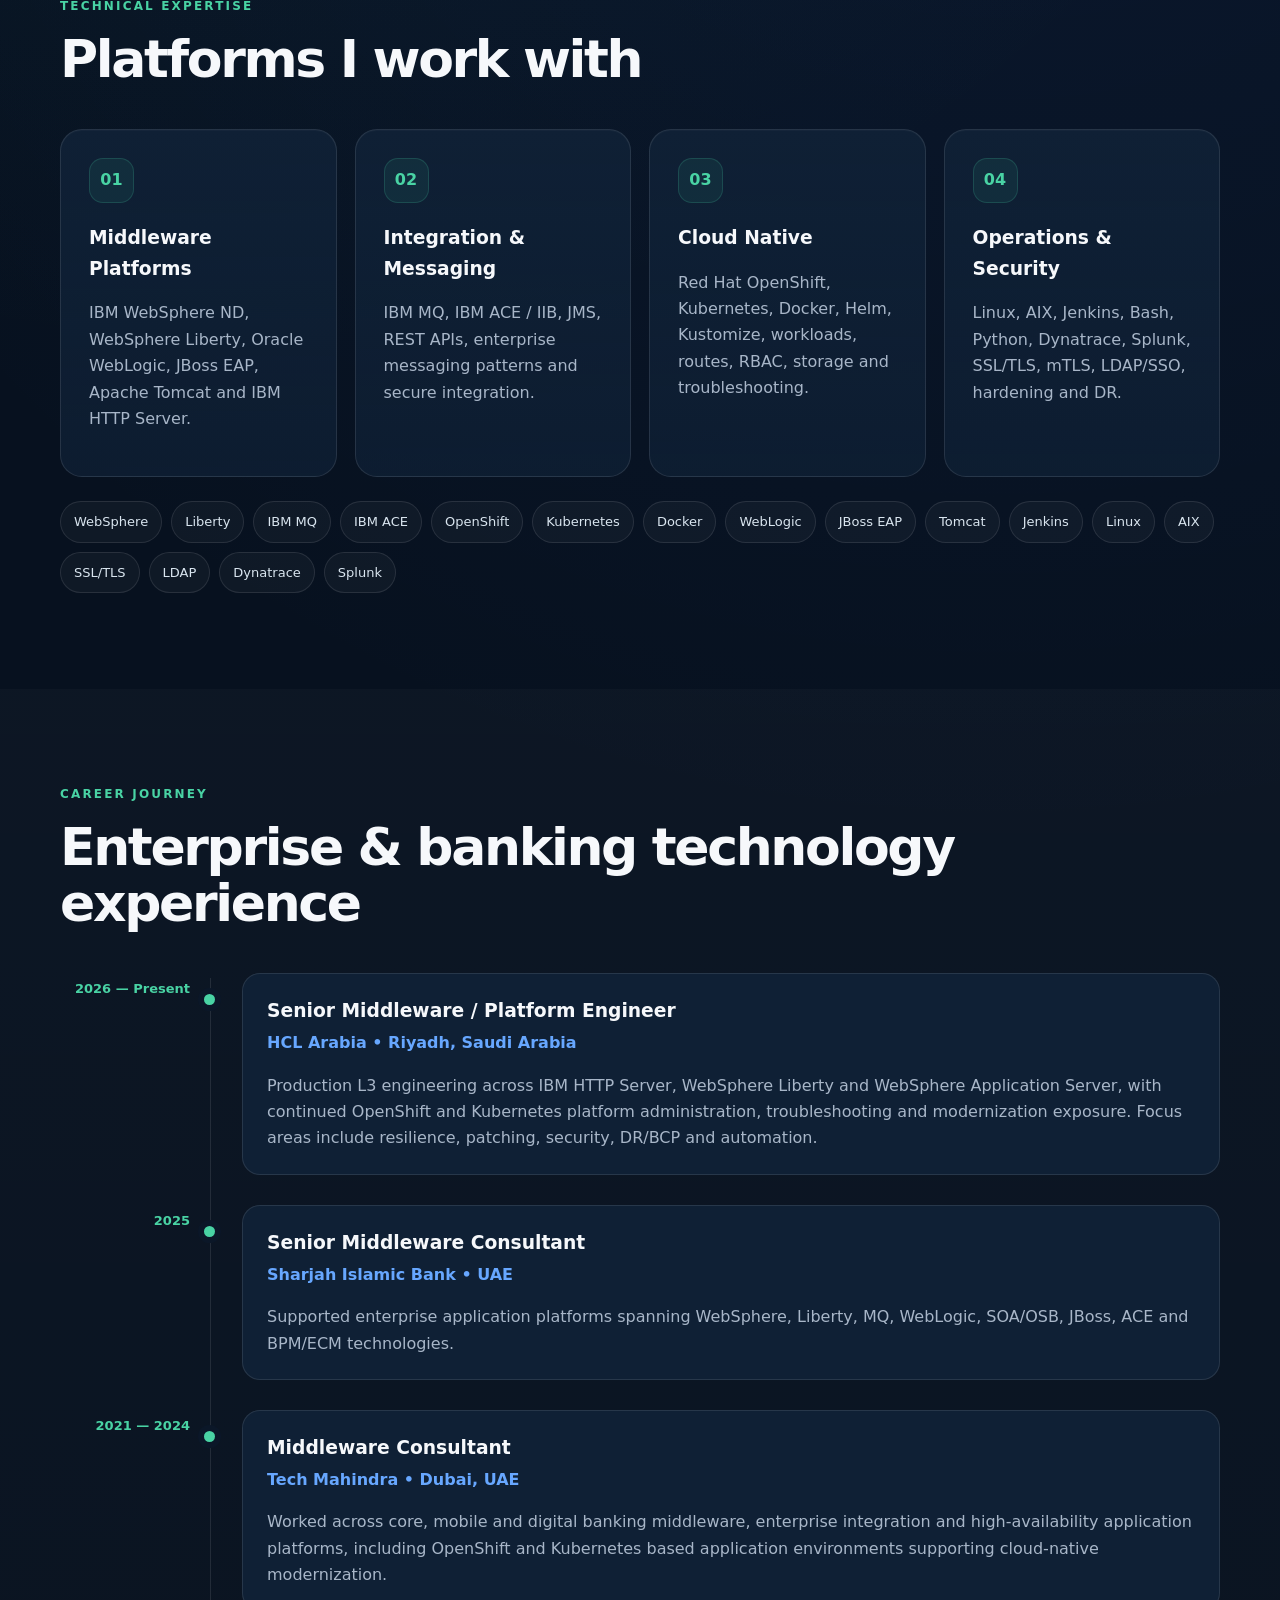
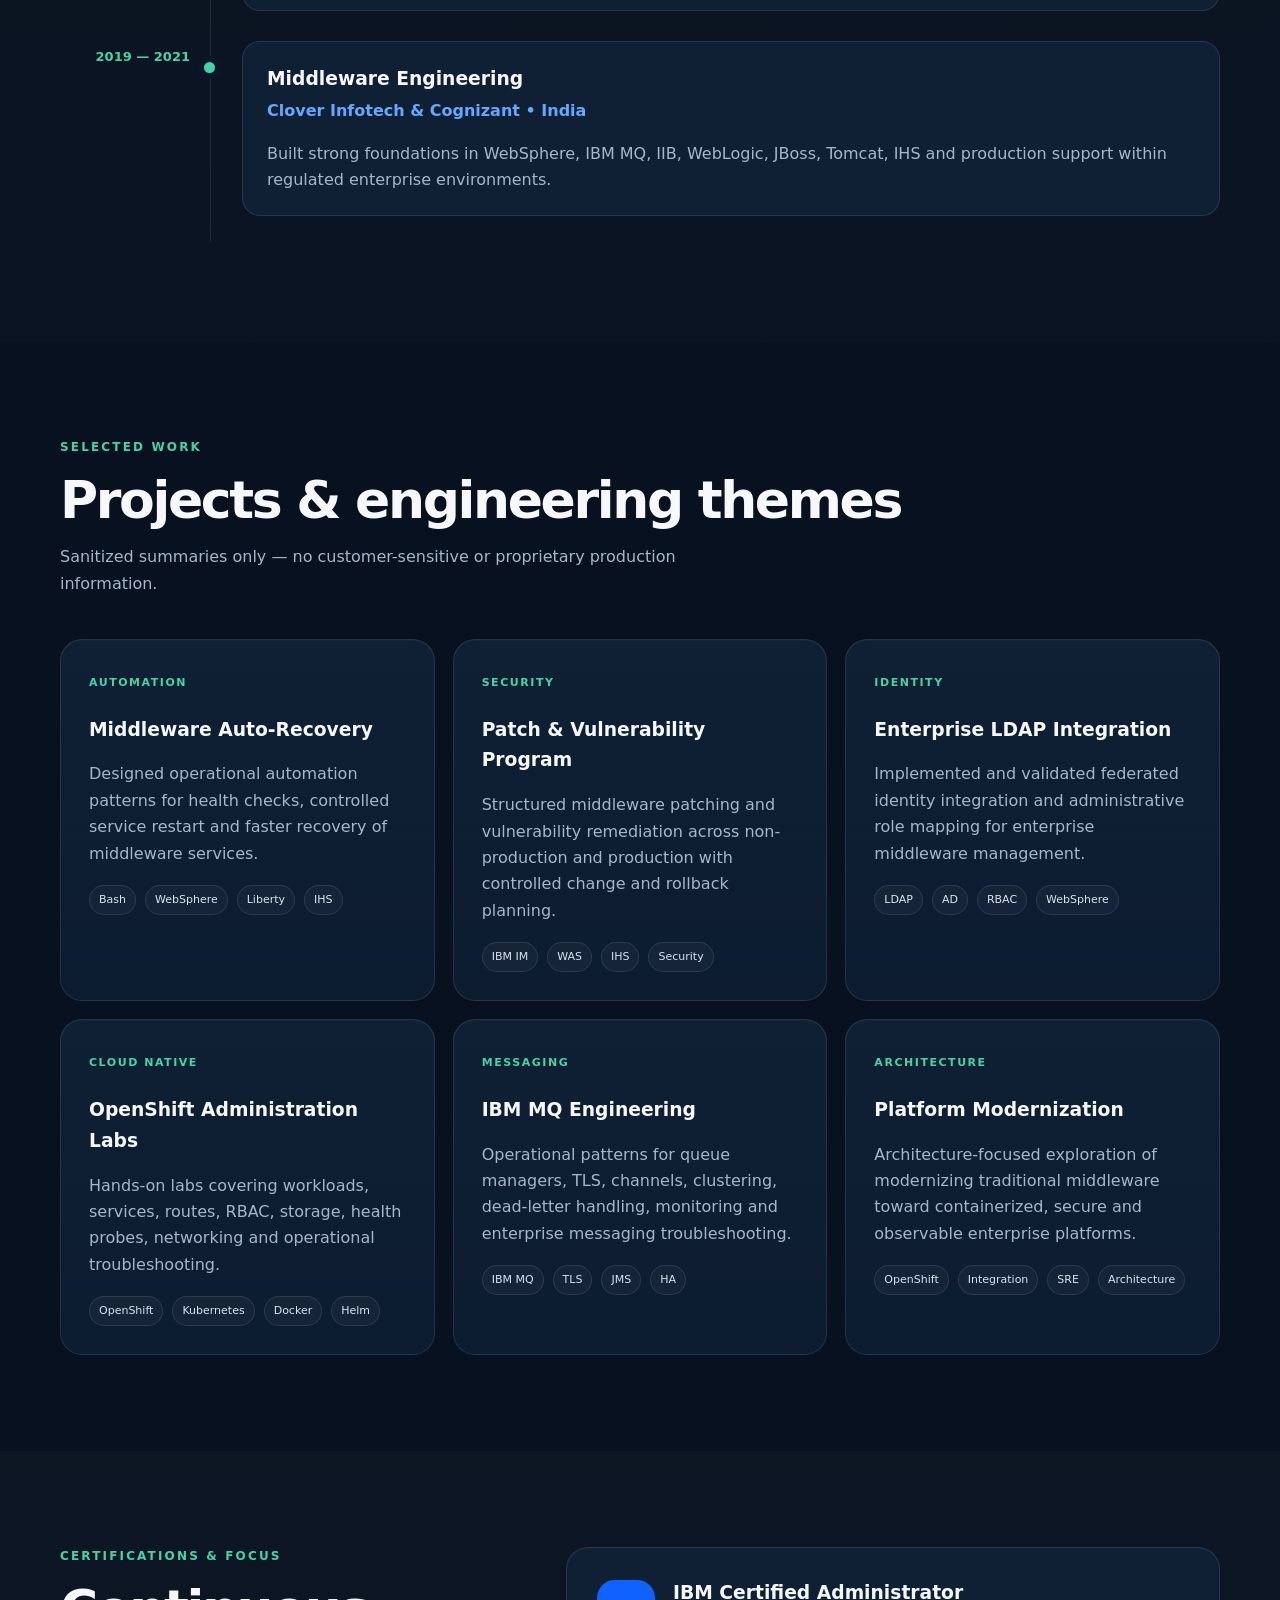
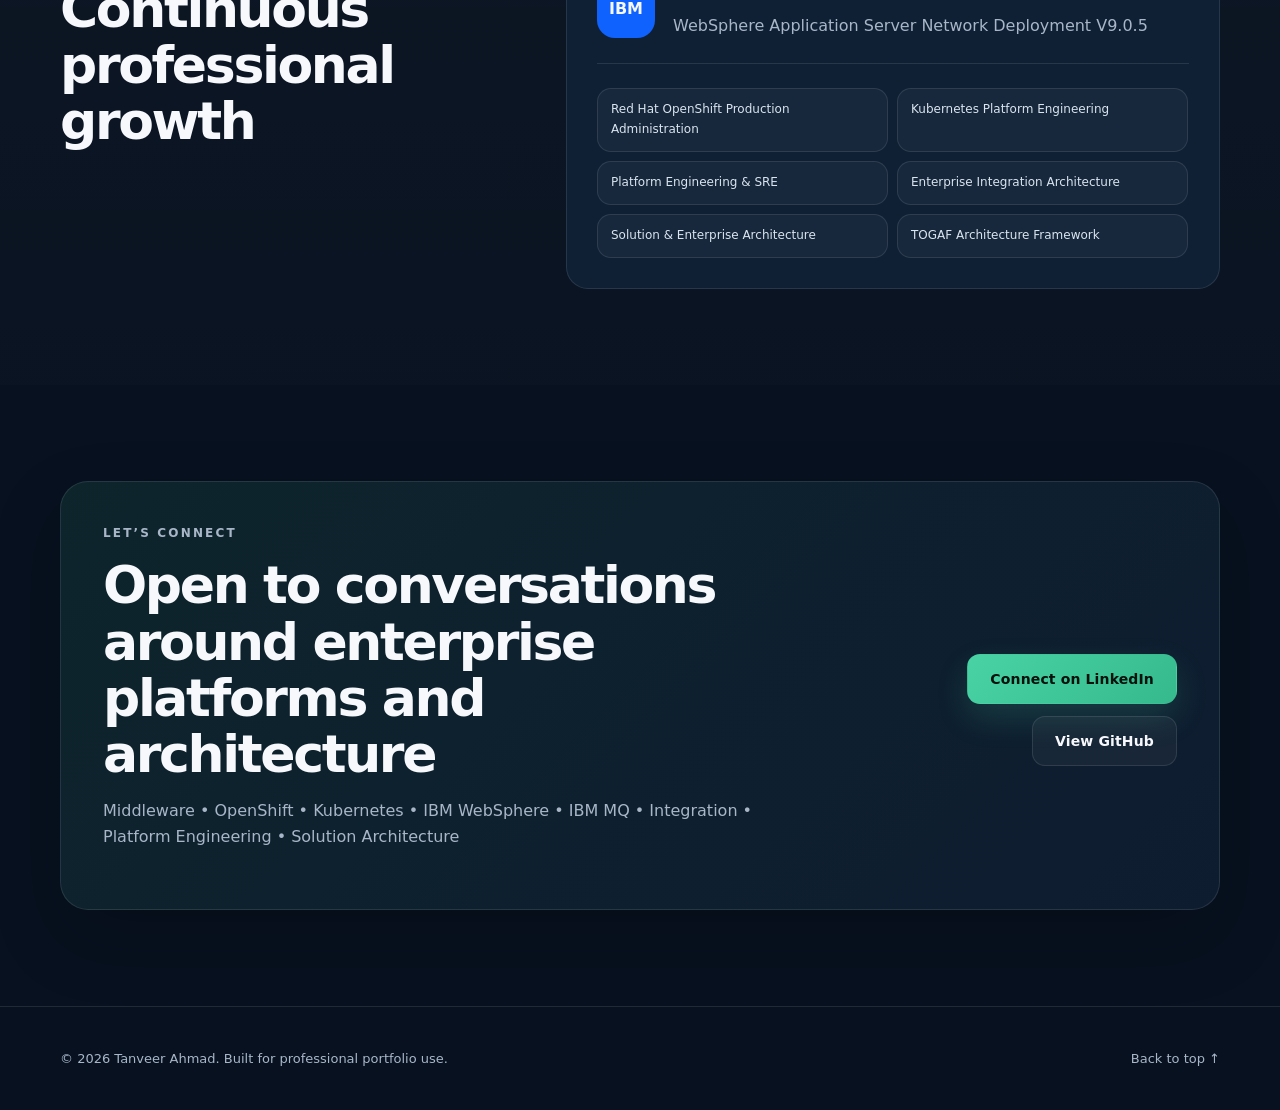
==== commit 5c582e55: "Add OpenShift and Kubernetes experience to career timeline" ====
--- a/index.html
+++ b/index.html
@@ -159,7 +159,7 @@
             <div class="timeline-card">
               <h3>Senior Middleware / Platform Engineer</h3>
               <p class="company">HCL Arabia • Riyadh, Saudi Arabia</p>
-              <p>Production L3 engineering across IBM HTTP Server, WebSphere Liberty and WebSphere Application Server with focus on resilience, patching, security, DR/BCP and automation.</p>
+              <p>Production L3 engineering across IBM HTTP Server, WebSphere Liberty and WebSphere Application Server, with continued OpenShift and Kubernetes platform administration, troubleshooting and modernization exposure. Focus areas include resilience, patching, security, DR/BCP and automation.</p>
             </div>
           </article>
 
@@ -177,7 +177,7 @@
             <div class="timeline-card">
               <h3>Middleware Consultant</h3>
               <p class="company">Tech Mahindra • Dubai, UAE</p>
-              <p>Worked across core, mobile and digital banking middleware, enterprise integration and high-availability application platforms.</p>
+              <p>Worked across core, mobile and digital banking middleware, enterprise integration and high-availability application platforms, including OpenShift and Kubernetes based application environments supporting cloud-native modernization.</p>
             </div>
           </article>
 
--- a/style.css
+++ b/style.css
@@ -193,3 +193,227 @@
 @media (max-width:520px){
   .profile-wrap{height:360px}
 }
+
+/* Premium hero refinement */
+body{
+  background:
+    radial-gradient(circle at 78% 18%, rgba(58,118,255,.08), transparent 28%),
+    radial-gradient(circle at 18% 12%, rgba(73,211,164,.06), transparent 24%),
+    var(--bg);
+}
+.site-header{
+  background:rgba(7,17,31,.72);
+  border-bottom:1px solid rgba(255,255,255,.075);
+  box-shadow:0 10px 35px rgba(0,0,0,.10);
+}
+.nav-wrap{height:70px}
+.brand{font-size:15px}
+.brand-mark{
+  box-shadow:0 10px 30px rgba(73,211,164,.18);
+}
+.nav a{
+  position:relative;
+  transition:color .2s ease;
+}
+.nav a:after{
+  content:"";
+  position:absolute;
+  left:0;right:100%;bottom:-7px;height:2px;
+  background:linear-gradient(90deg,var(--accent),var(--accent-2));
+  transition:right .22s ease;
+}
+.nav a:hover:after{right:0}
+
+.hero{
+  position:relative;
+  min-height:auto;
+  padding:68px 0 78px;
+  align-items:center;
+}
+.hero:before{
+  width:560px;
+  height:560px;
+  right:-130px;
+  top:30px;
+  background:radial-gradient(circle,rgba(73,211,164,.16),rgba(103,167,255,.06) 42%,transparent 70%);
+  filter:blur(6px);
+}
+.hero:after{
+  content:"";
+  position:absolute;
+  left:-180px;
+  bottom:-170px;
+  width:420px;height:420px;border-radius:50%;
+  background:radial-gradient(circle,rgba(103,167,255,.09),transparent 70%);
+  pointer-events:none;
+}
+.hero-grid{
+  grid-template-columns:minmax(0,1.35fr) minmax(360px,.78fr);
+  gap:64px;
+}
+.hero-copy{padding-top:8px}
+.hero-topline{
+  display:flex;
+  align-items:center;
+  gap:14px;
+  flex-wrap:wrap;
+  margin-bottom:10px;
+}
+.hero-topline .eyebrow{margin:0}
+.hero-badge{
+  display:inline-flex;
+  align-items:center;
+  min-height:28px;
+  padding:5px 10px;
+  border-radius:999px;
+  border:1px solid rgba(103,167,255,.18);
+  background:rgba(103,167,255,.06);
+  color:#a9c7f5;
+  font-size:10px;
+  font-weight:700;
+  letter-spacing:.08em;
+  text-transform:uppercase;
+}
+.hero h1{
+  font-size:clamp(58px,6.2vw,92px);
+  max-width:820px;
+  margin-bottom:16px;
+  text-wrap:balance;
+}
+.hero h2{
+  max-width:820px;
+  margin-bottom:20px;
+  color:#eef4fa;
+  font-size:clamp(26px,2.55vw,38px);
+  letter-spacing:-.02em;
+}
+.hero-text{
+  max-width:810px;
+  font-size:17px;
+  line-height:1.75;
+  color:#aebed0;
+}
+.hero-actions{margin-top:26px}
+.btn{
+  min-height:50px;
+  padding:0 22px;
+  border-radius:13px;
+  font-weight:800;
+  letter-spacing:.01em;
+}
+.btn.primary{
+  box-shadow:0 14px 32px rgba(73,211,164,.16);
+}
+.btn.secondary{
+  background:rgba(255,255,255,.045);
+  border-color:rgba(255,255,255,.10);
+}
+.btn.secondary:hover{
+  background:rgba(255,255,255,.075);
+}
+.quick-stats{
+  margin-top:34px;
+  gap:16px;
+}
+.quick-stats div{
+  min-width:132px;
+  padding:14px 16px;
+  border:1px solid rgba(255,255,255,.075);
+  border-radius:14px;
+  background:rgba(255,255,255,.025);
+  backdrop-filter:blur(8px);
+}
+.quick-stats strong{
+  font-size:19px;
+  letter-spacing:-.02em;
+}
+.quick-stats span{
+  margin-top:2px;
+  color:#8193a8;
+  font-size:10px;
+}
+
+.hero-card{
+  padding:22px;
+  border-radius:28px;
+  background:
+    linear-gradient(180deg,rgba(18,38,61,.88),rgba(10,25,43,.94));
+  border:1px solid rgba(255,255,255,.09);
+  box-shadow:
+    0 30px 80px rgba(0,0,0,.30),
+    inset 0 1px 0 rgba(255,255,255,.04);
+  transform:translateY(-2px);
+}
+.hero-card:after{
+  inset:8px;
+  border-radius:21px;
+  border-color:rgba(255,255,255,.035);
+}
+.profile-wrap{
+  height:360px;
+  margin-bottom:22px;
+  border-radius:22px;
+  border:1px solid rgba(255,255,255,.10);
+  box-shadow:0 20px 50px rgba(0,0,0,.22);
+}
+.profile-photo,.profile-fallback{border-radius:22px}
+.profile-photo{
+  object-position:center 16%;
+  filter:saturate(.98) contrast(1.02);
+}
+.status{
+  display:inline-flex;
+  align-items:center;
+  padding:7px 10px;
+  margin:0 0 10px;
+  border-radius:999px;
+  background:rgba(73,211,164,.06);
+  border:1px solid rgba(73,211,164,.12);
+}
+.hero-card h3{
+  font-size:25px;
+  line-height:1.2;
+  margin:8px 0 8px;
+}
+.hero-card p{line-height:1.65}
+.mini-stack{margin-top:16px}
+.mini-stack span{
+  background:rgba(255,255,255,.045);
+  border-color:rgba(255,255,255,.08);
+}
+.section-heading h2,.contact-card h2{
+  letter-spacing:-.045em;
+}
+.card,.project-card,.cert-panel{
+  box-shadow:inset 0 1px 0 rgba(255,255,255,.025);
+}
+.contact-card{
+  box-shadow:0 28px 70px rgba(0,0,0,.18);
+}
+
+@media (max-width:1100px){
+  .hero-grid{grid-template-columns:1.2fr .8fr;gap:40px}
+  .hero h1{font-size:clamp(54px,7vw,78px)}
+}
+@media (max-width:950px){
+  .hero{padding:50px 0 68px}
+  .hero-grid{grid-template-columns:1fr}
+  .hero-card{max-width:620px}
+  .profile-wrap{height:440px}
+}
+@media (max-width:720px){
+  .nav-wrap{height:66px}
+  .nav{top:66px}
+  .hero{padding:38px 0 56px}
+  .hero h1{font-size:clamp(48px,13vw,68px)}
+  .hero h2{font-size:clamp(23px,6vw,32px)}
+  .hero-topline{align-items:flex-start}
+  .hero-badge{font-size:9px}
+  .quick-stats{display:grid;grid-template-columns:repeat(2,minmax(0,1fr));width:100%}
+  .quick-stats div{min-width:0}
+  .profile-wrap{height:390px}
+}
+@media (max-width:480px){
+  .quick-stats{grid-template-columns:1fr 1fr}
+  .profile-wrap{height:340px}
+}
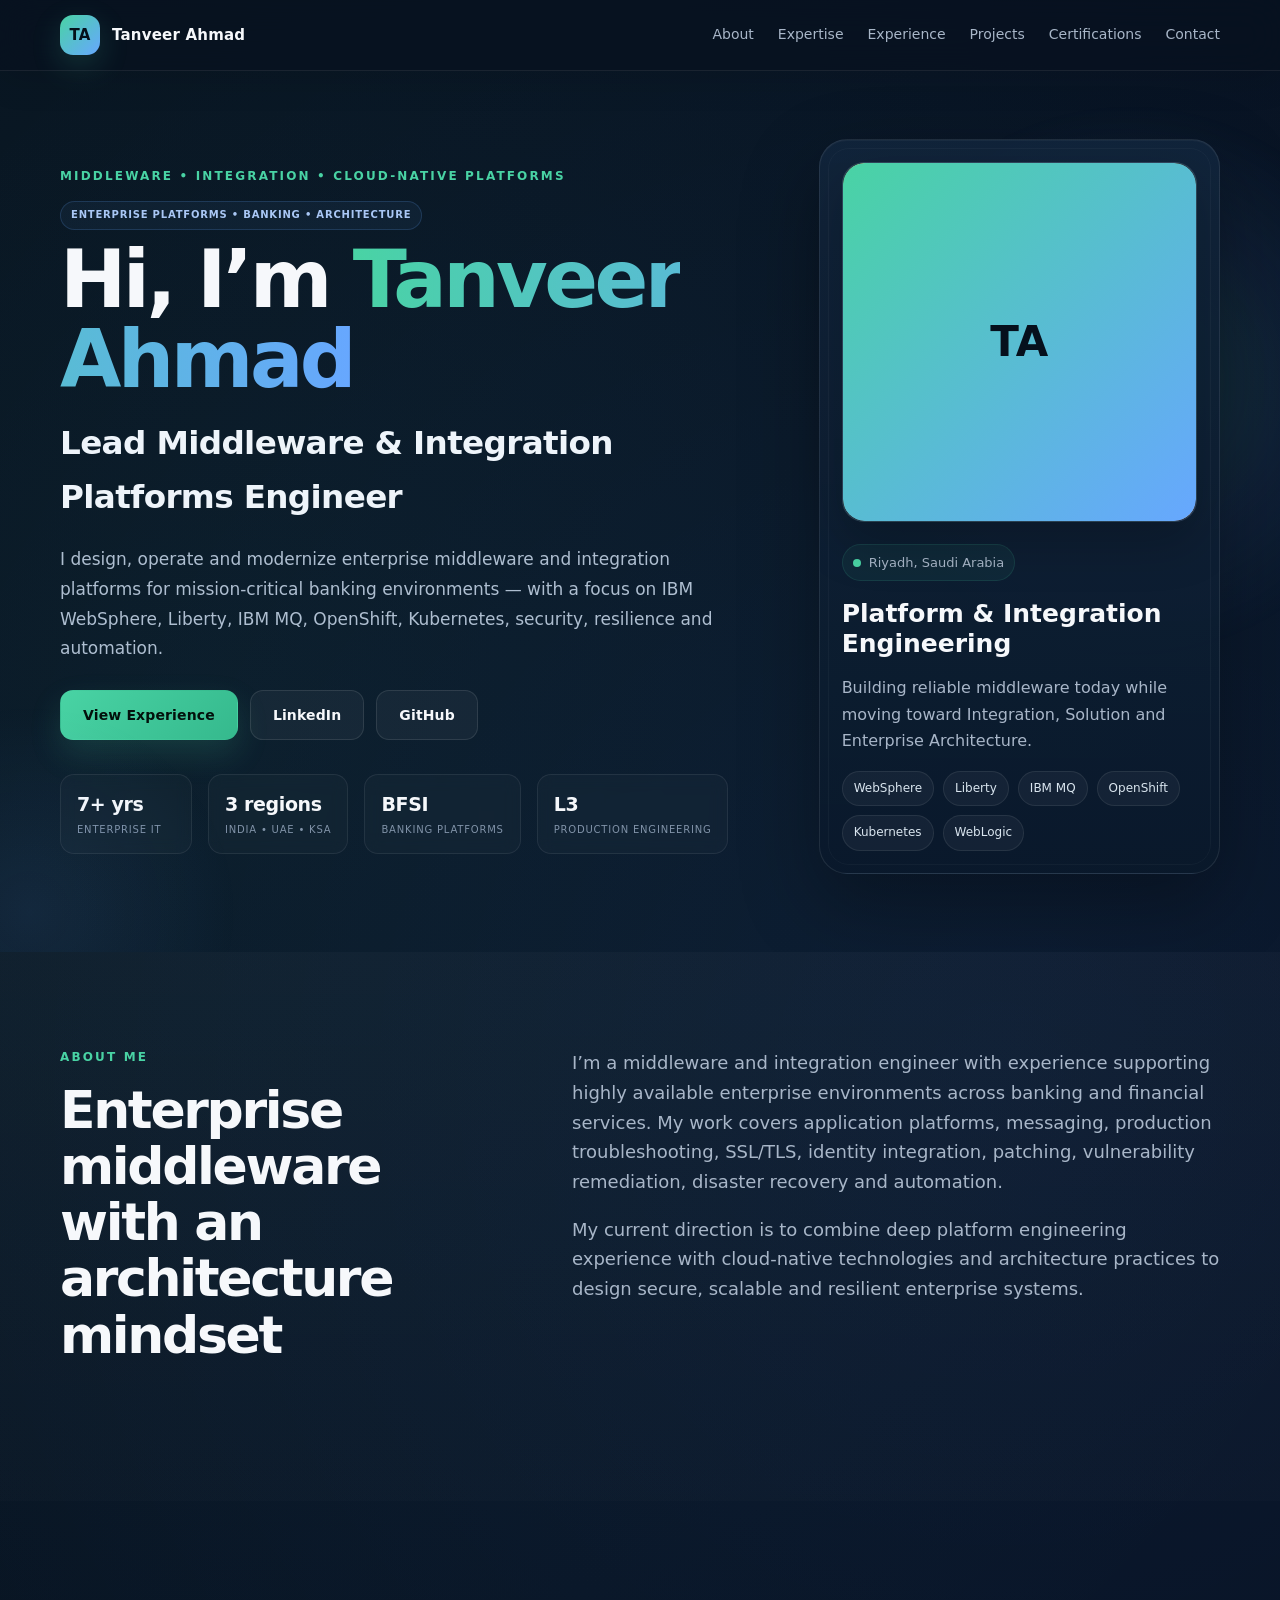
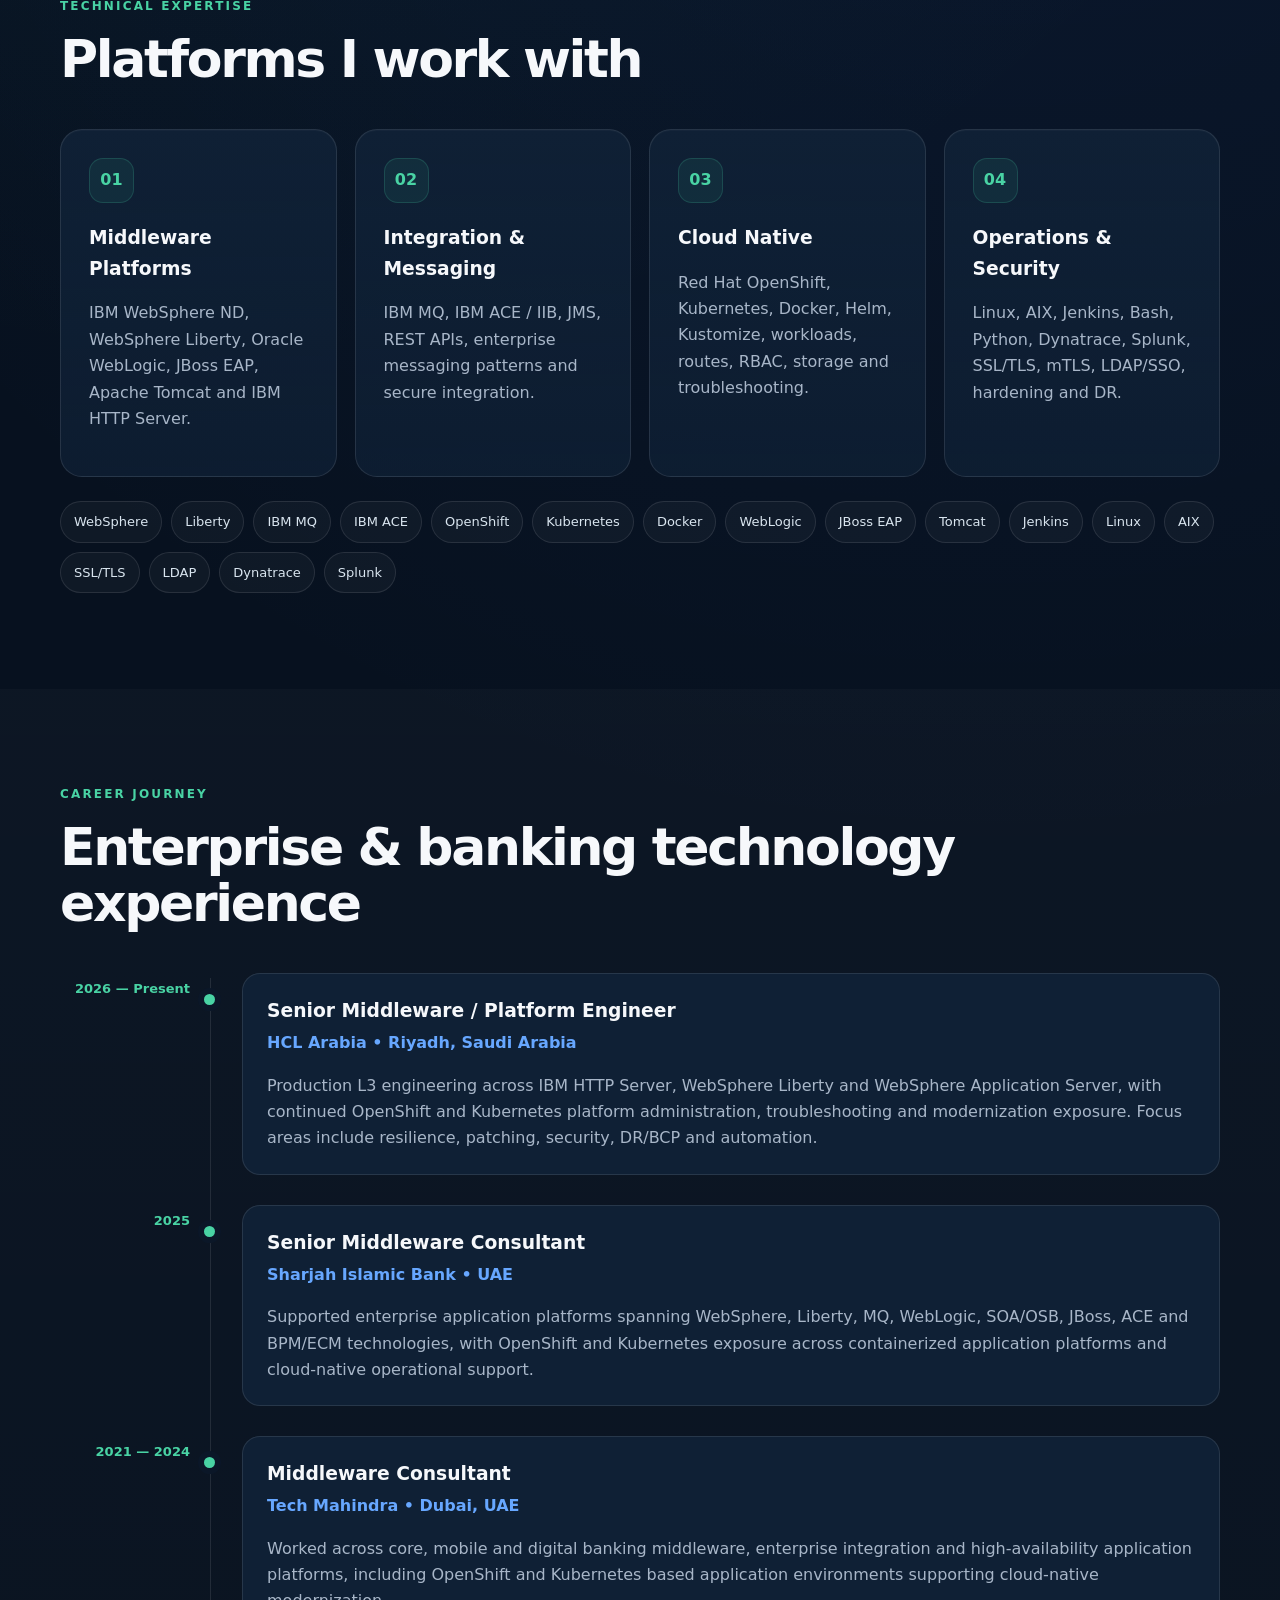
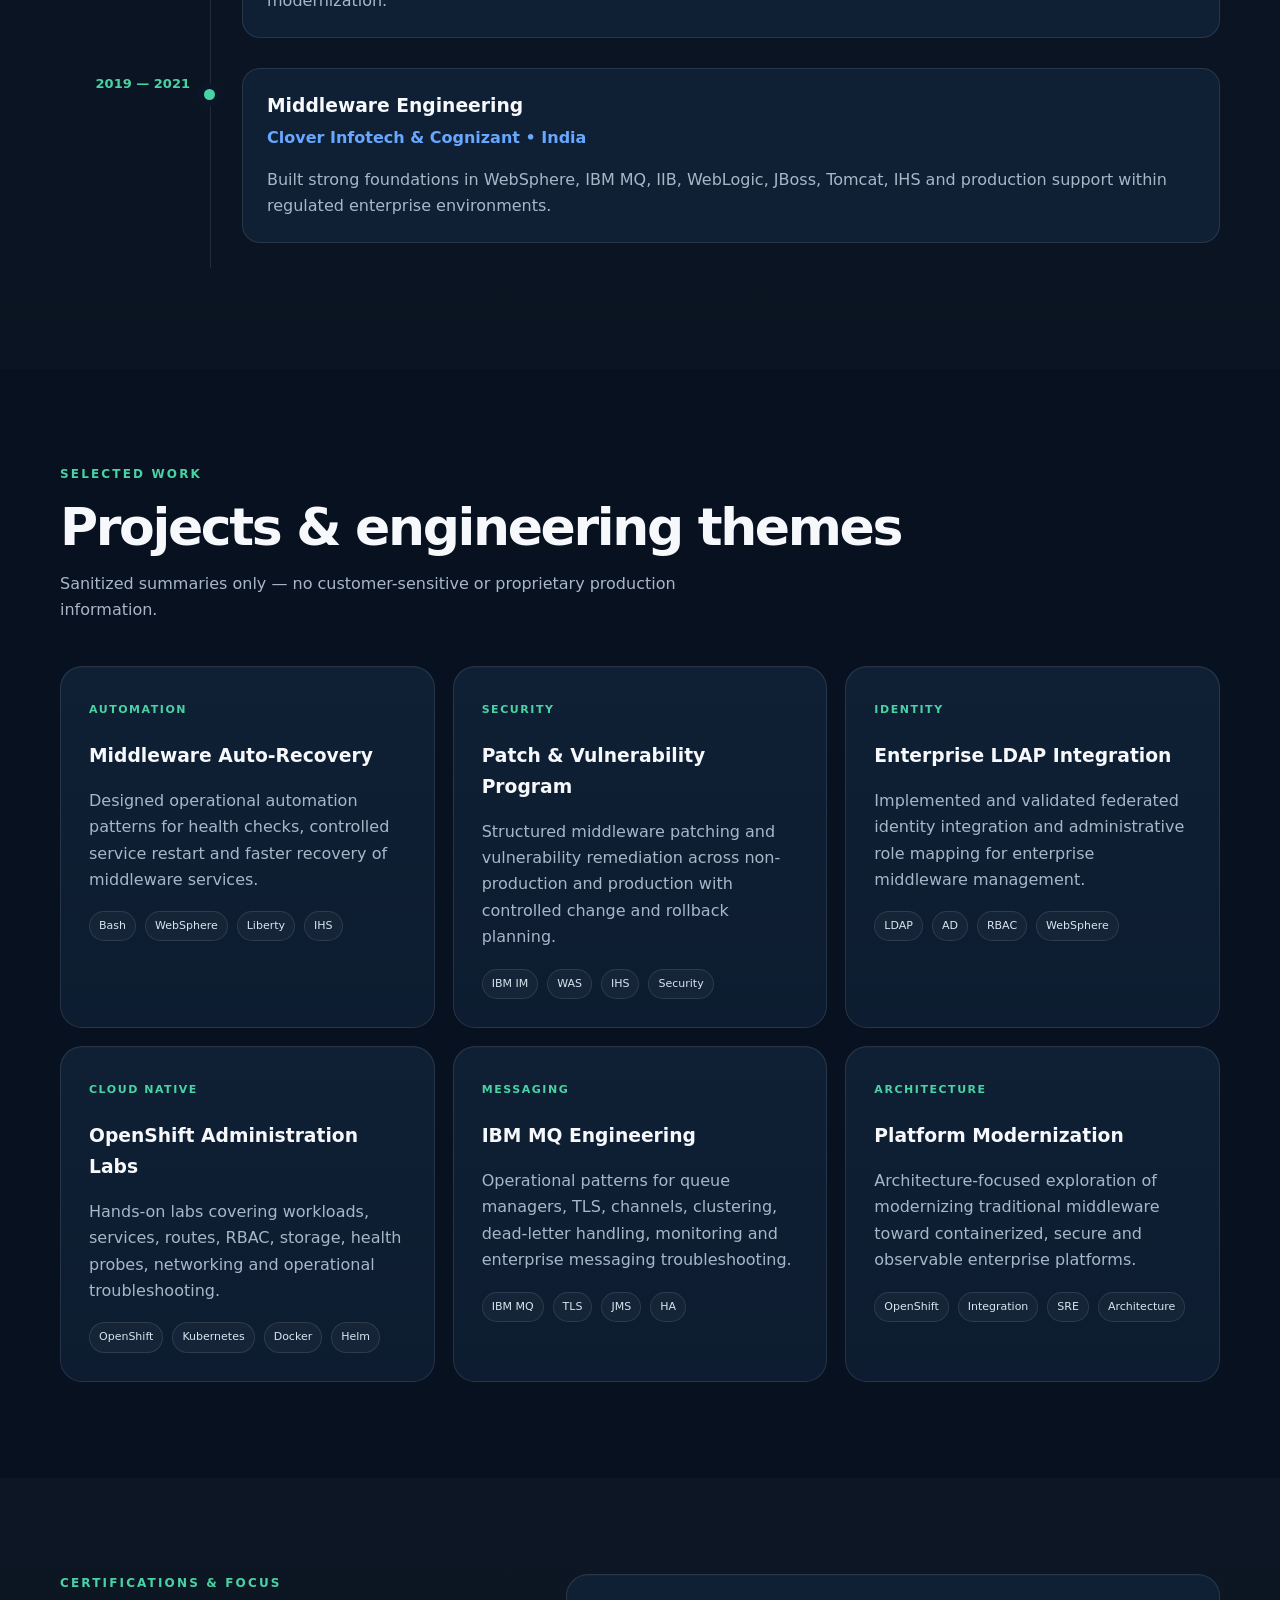
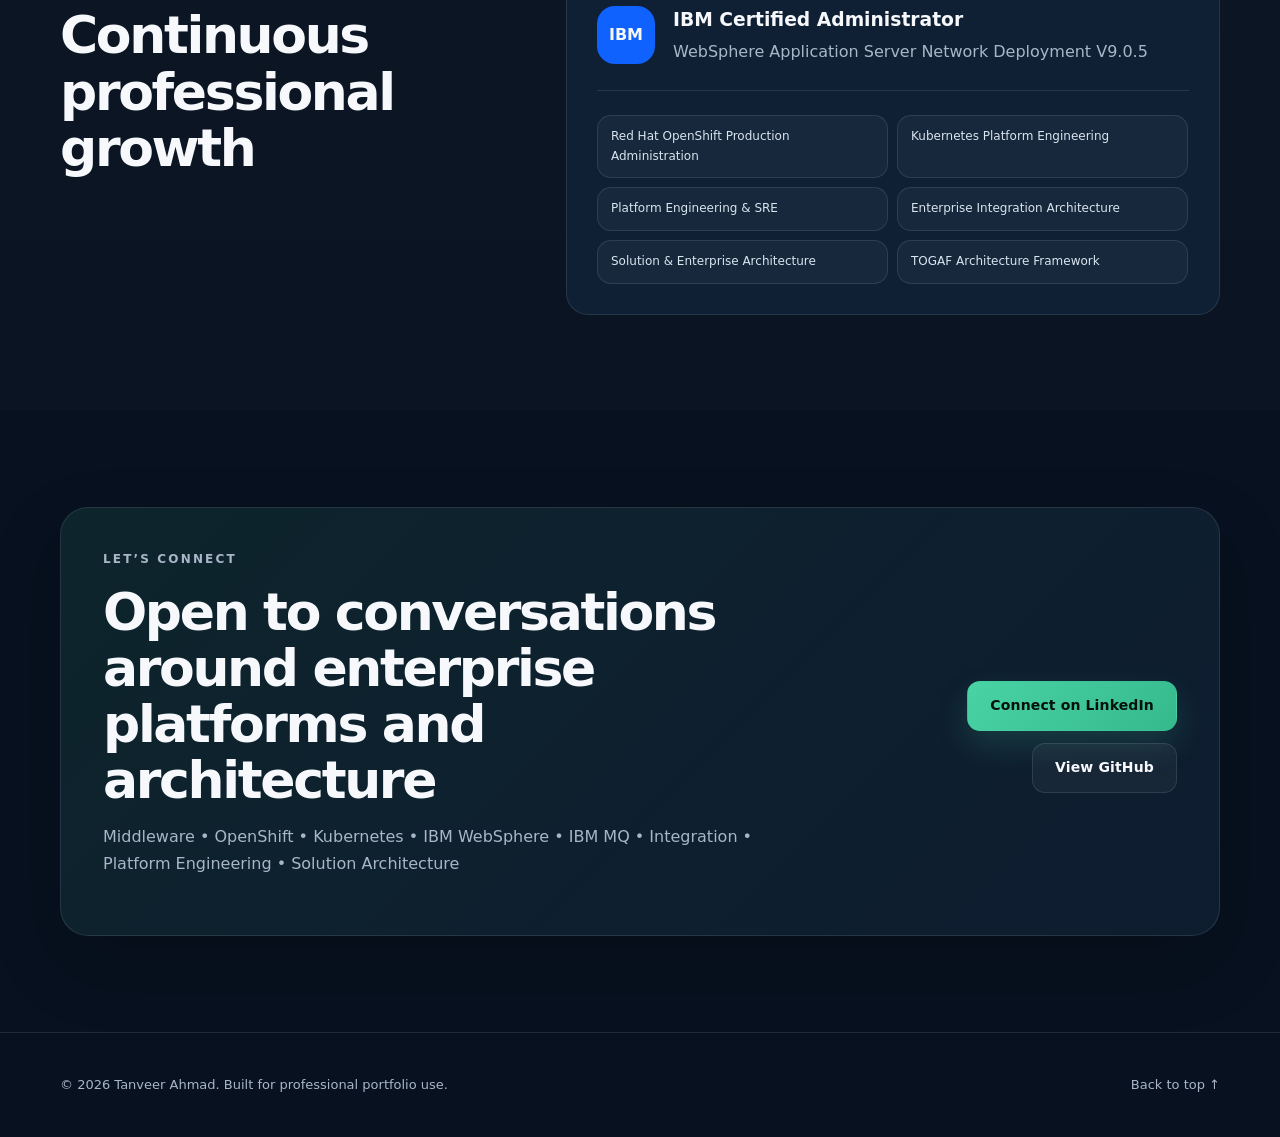
==== commit 7e77b66e: "Add OpenShift and Kubernetes to Sharjah Islamic Bank experience" ====
--- a/index.html
+++ b/index.html
@@ -168,7 +168,7 @@
             <div class="timeline-card">
               <h3>Senior Middleware Consultant</h3>
               <p class="company">Sharjah Islamic Bank • UAE</p>
-              <p>Supported enterprise application platforms spanning WebSphere, Liberty, MQ, WebLogic, SOA/OSB, JBoss, ACE and BPM/ECM technologies.</p>
+              <p>Supported enterprise application platforms spanning WebSphere, Liberty, MQ, WebLogic, SOA/OSB, JBoss, ACE and BPM/ECM technologies, with OpenShift and Kubernetes exposure across containerized application platforms and cloud-native operational support.</p>
             </div>
           </article>
 
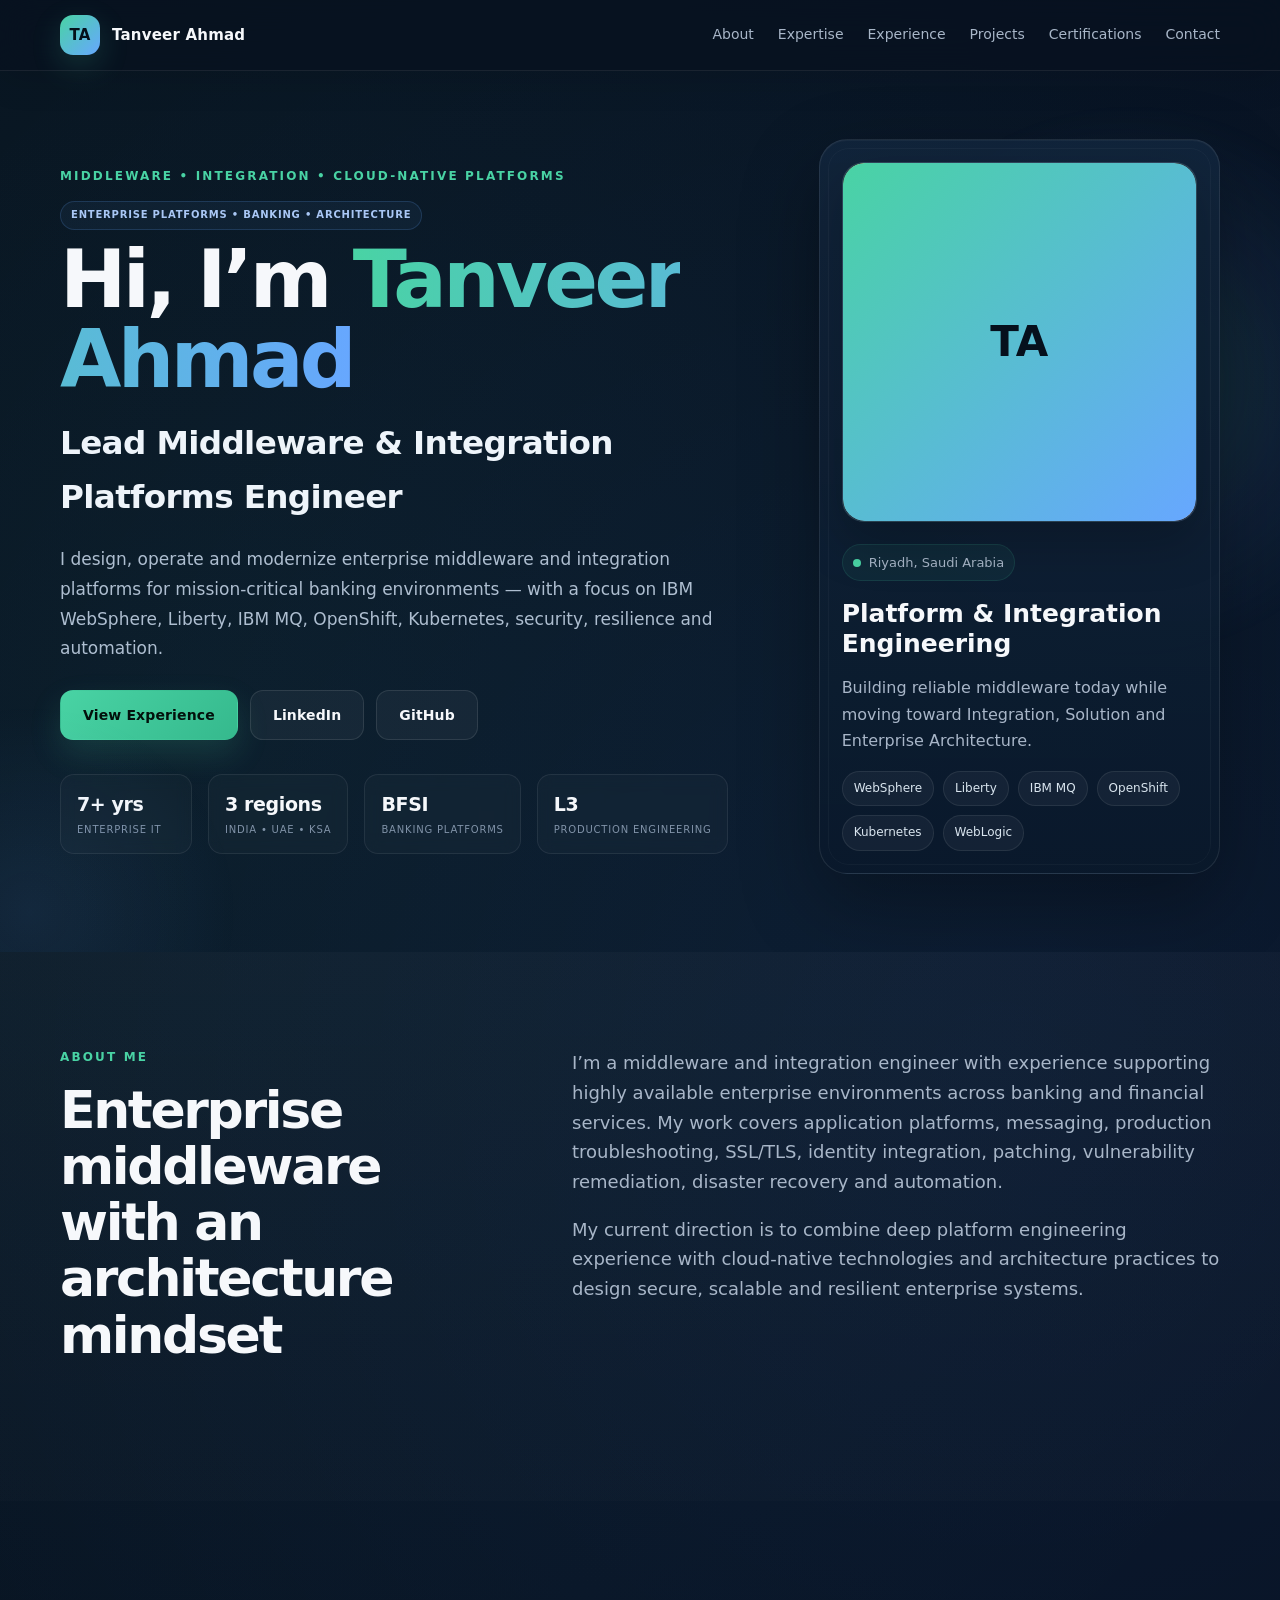
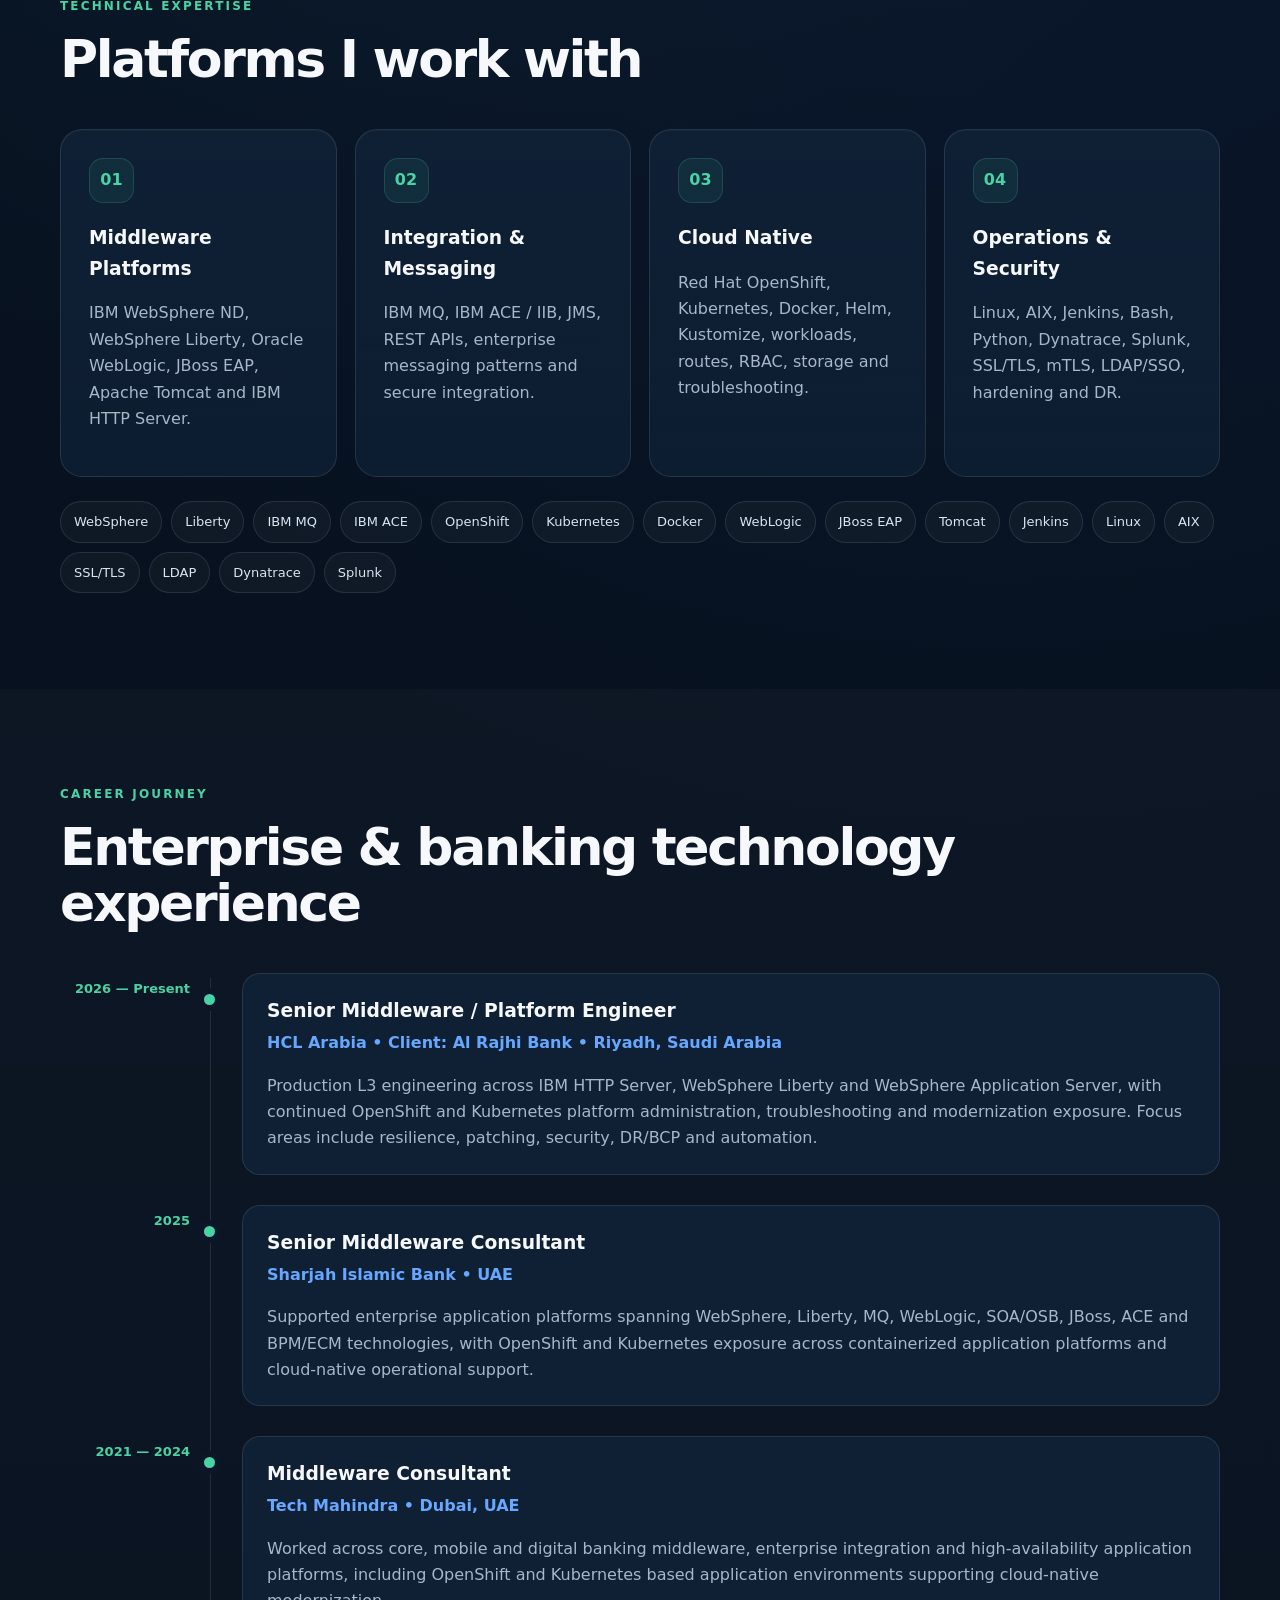
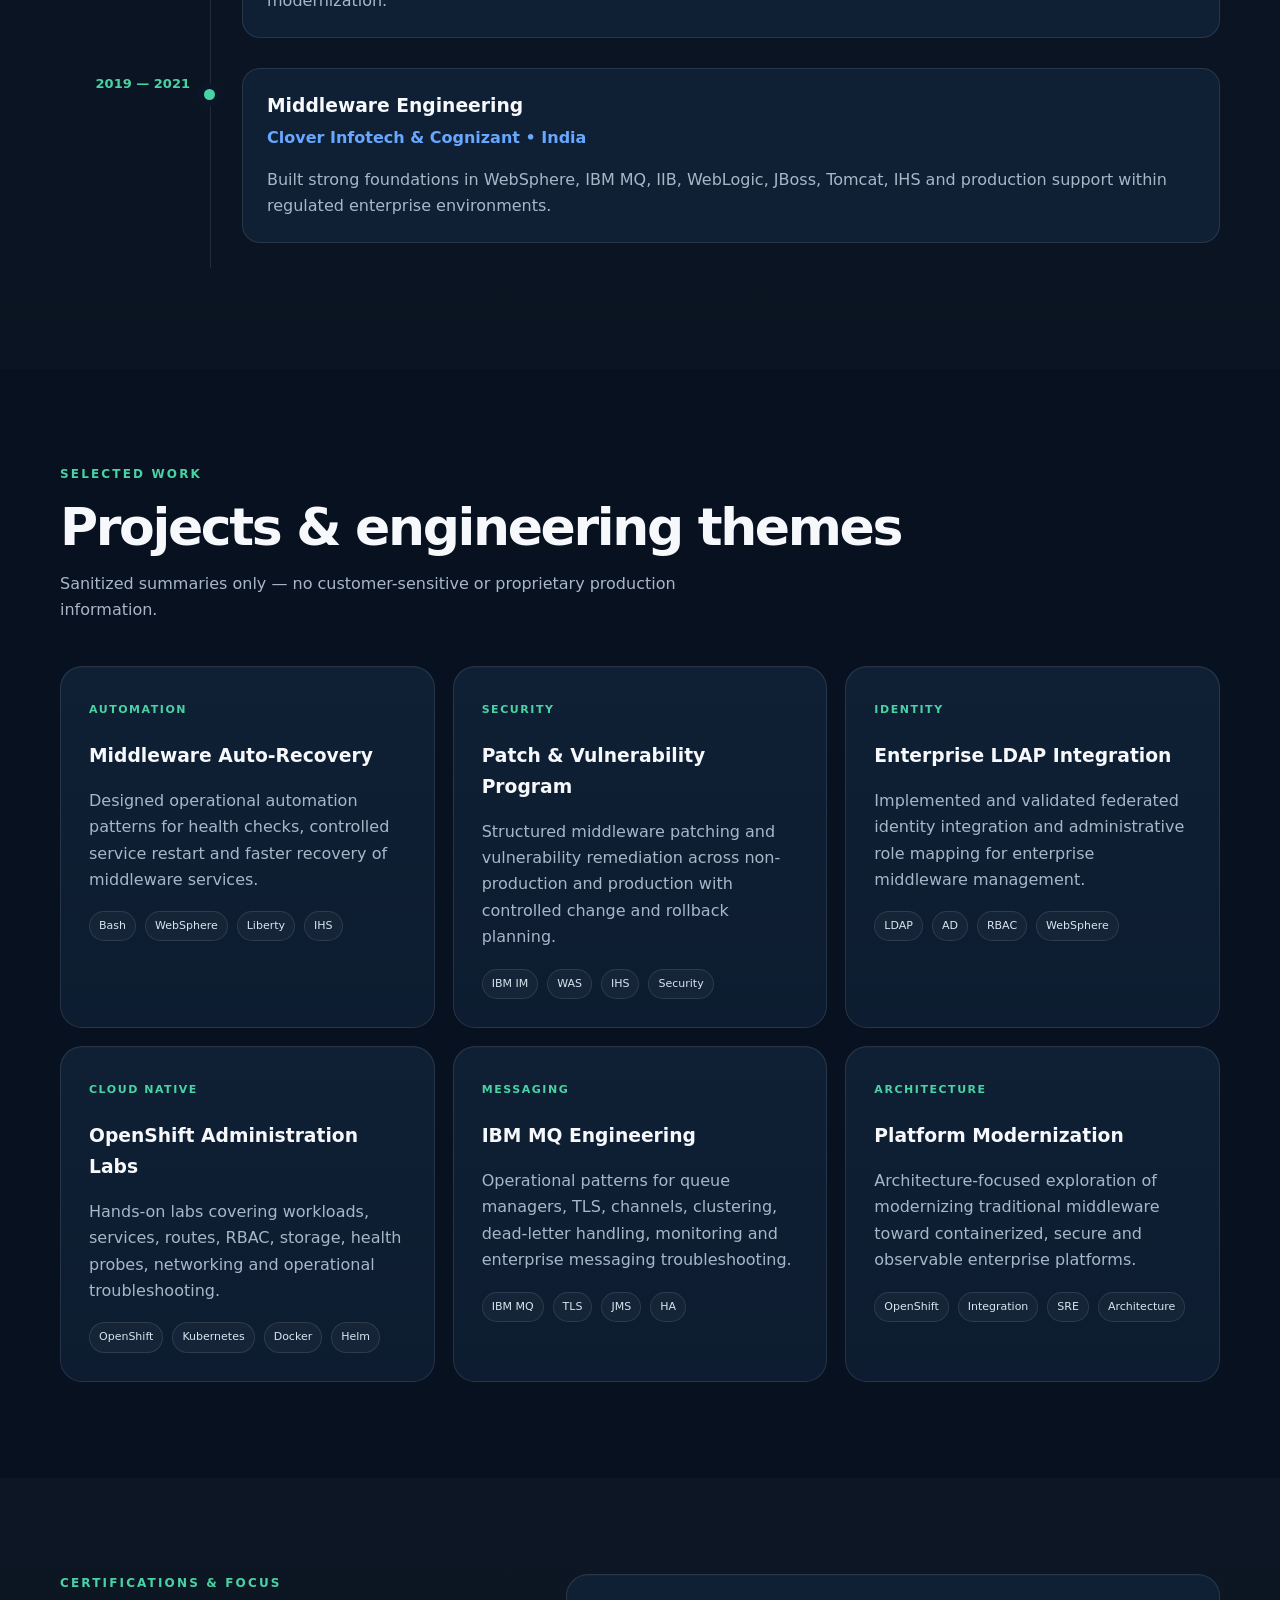
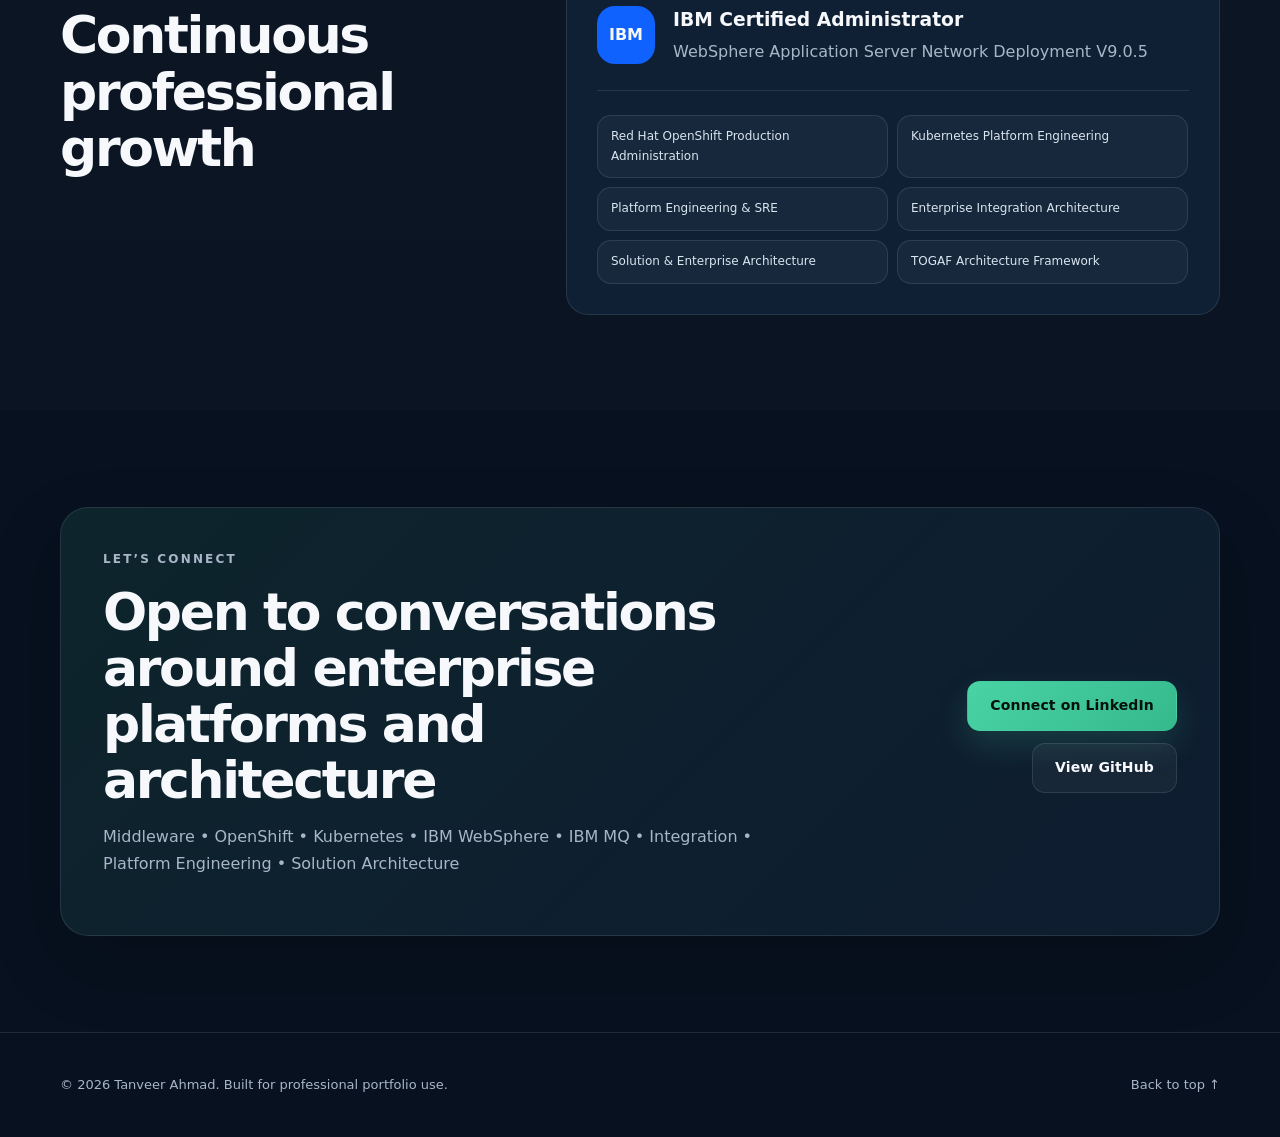
==== commit a15dbf21: "Add Al Rajhi Bank to current experience" ====
--- a/index.html
+++ b/index.html
@@ -158,7 +158,7 @@
             <div class="timeline-date">2026 — Present</div>
             <div class="timeline-card">
               <h3>Senior Middleware / Platform Engineer</h3>
-              <p class="company">HCL Arabia • Riyadh, Saudi Arabia</p>
+              <p class="company">HCL Arabia • Client: Al Rajhi Bank • Riyadh, Saudi Arabia</p>
               <p>Production L3 engineering across IBM HTTP Server, WebSphere Liberty and WebSphere Application Server, with continued OpenShift and Kubernetes platform administration, troubleshooting and modernization exposure. Focus areas include resilience, patching, security, DR/BCP and automation.</p>
             </div>
           </article>
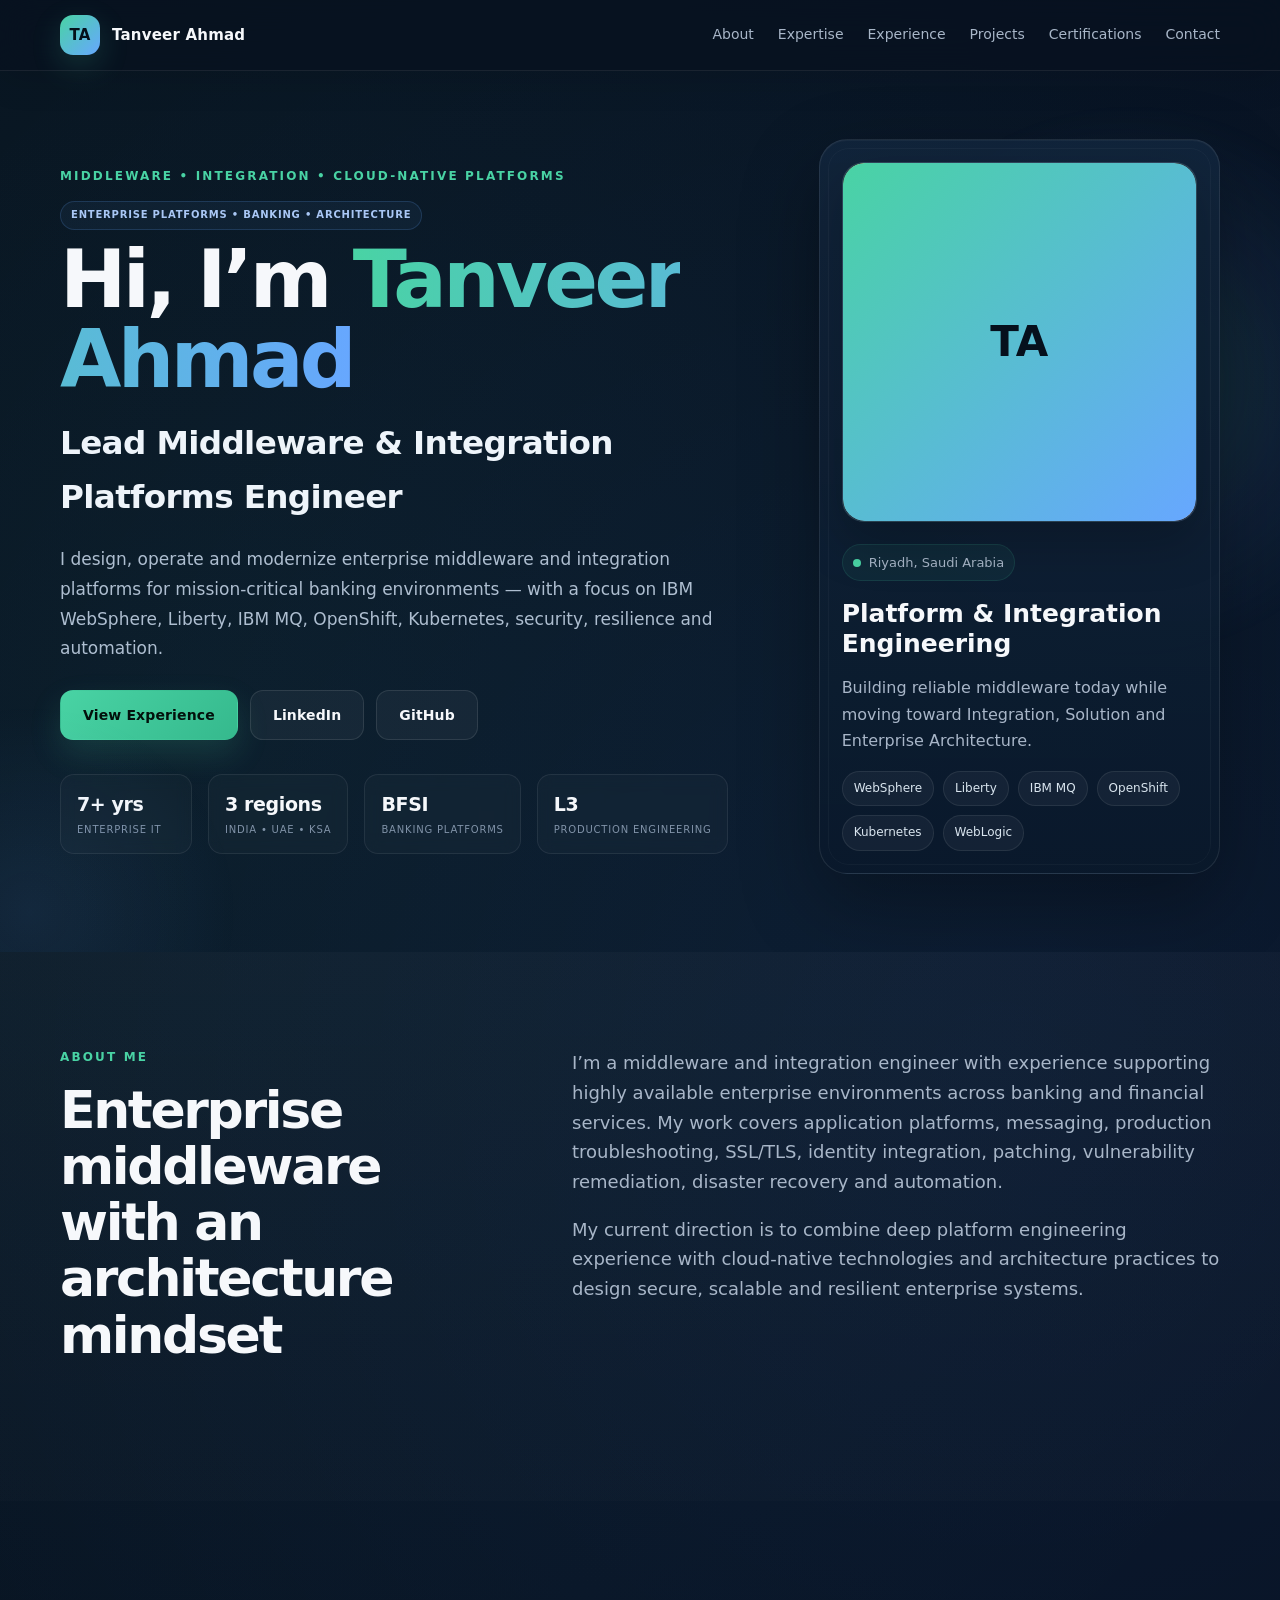
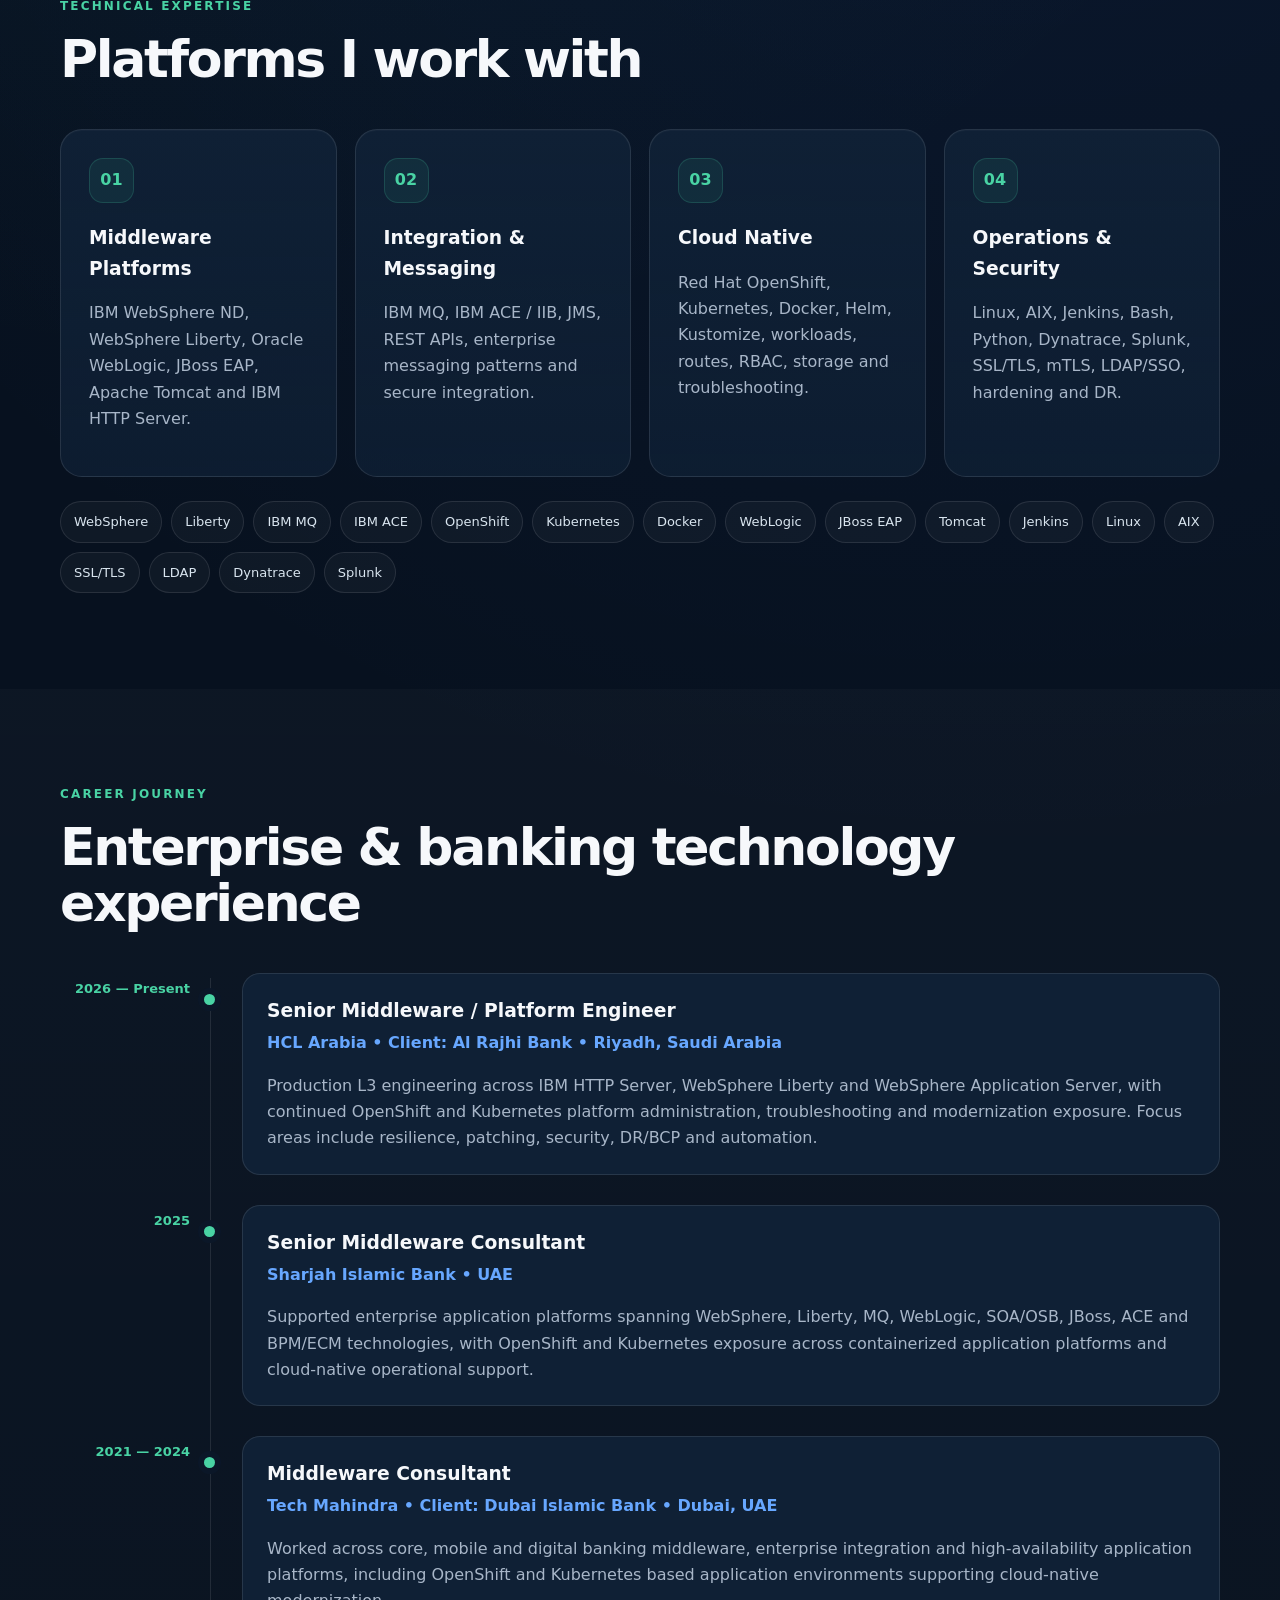
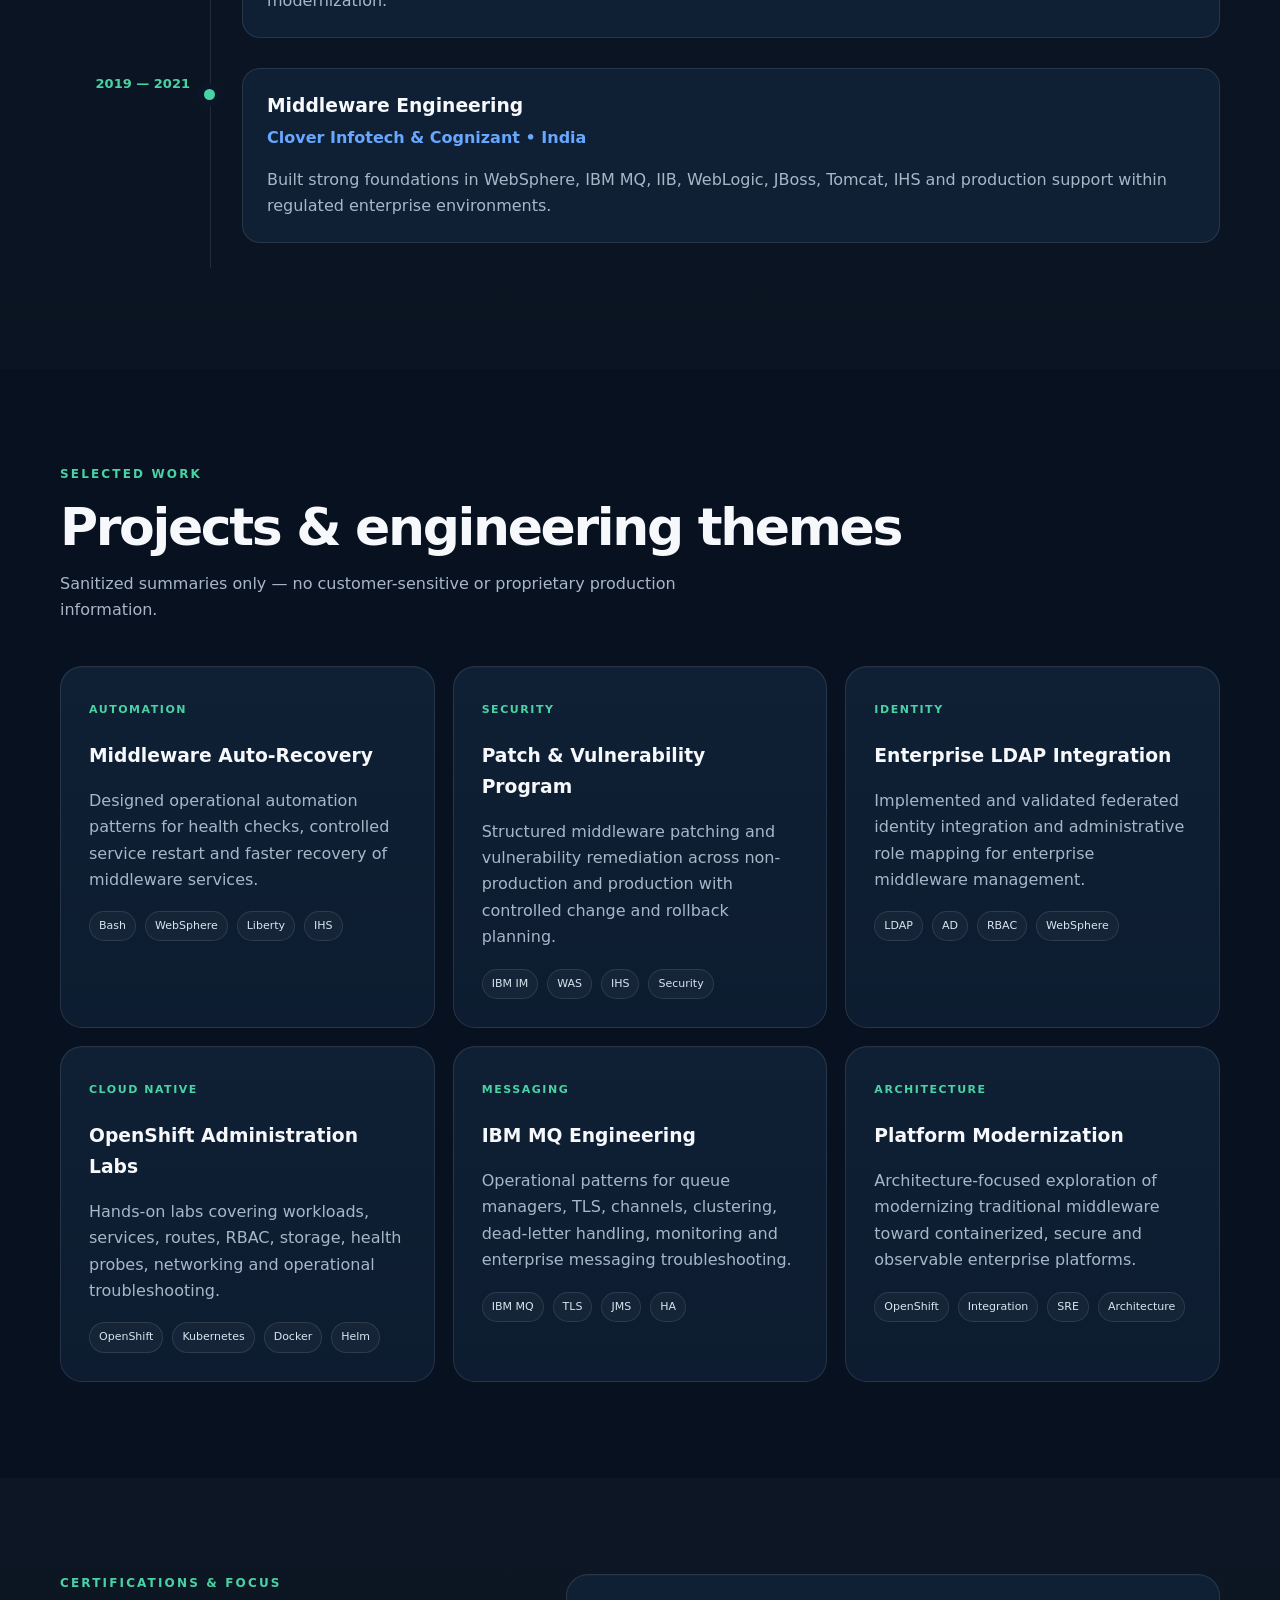
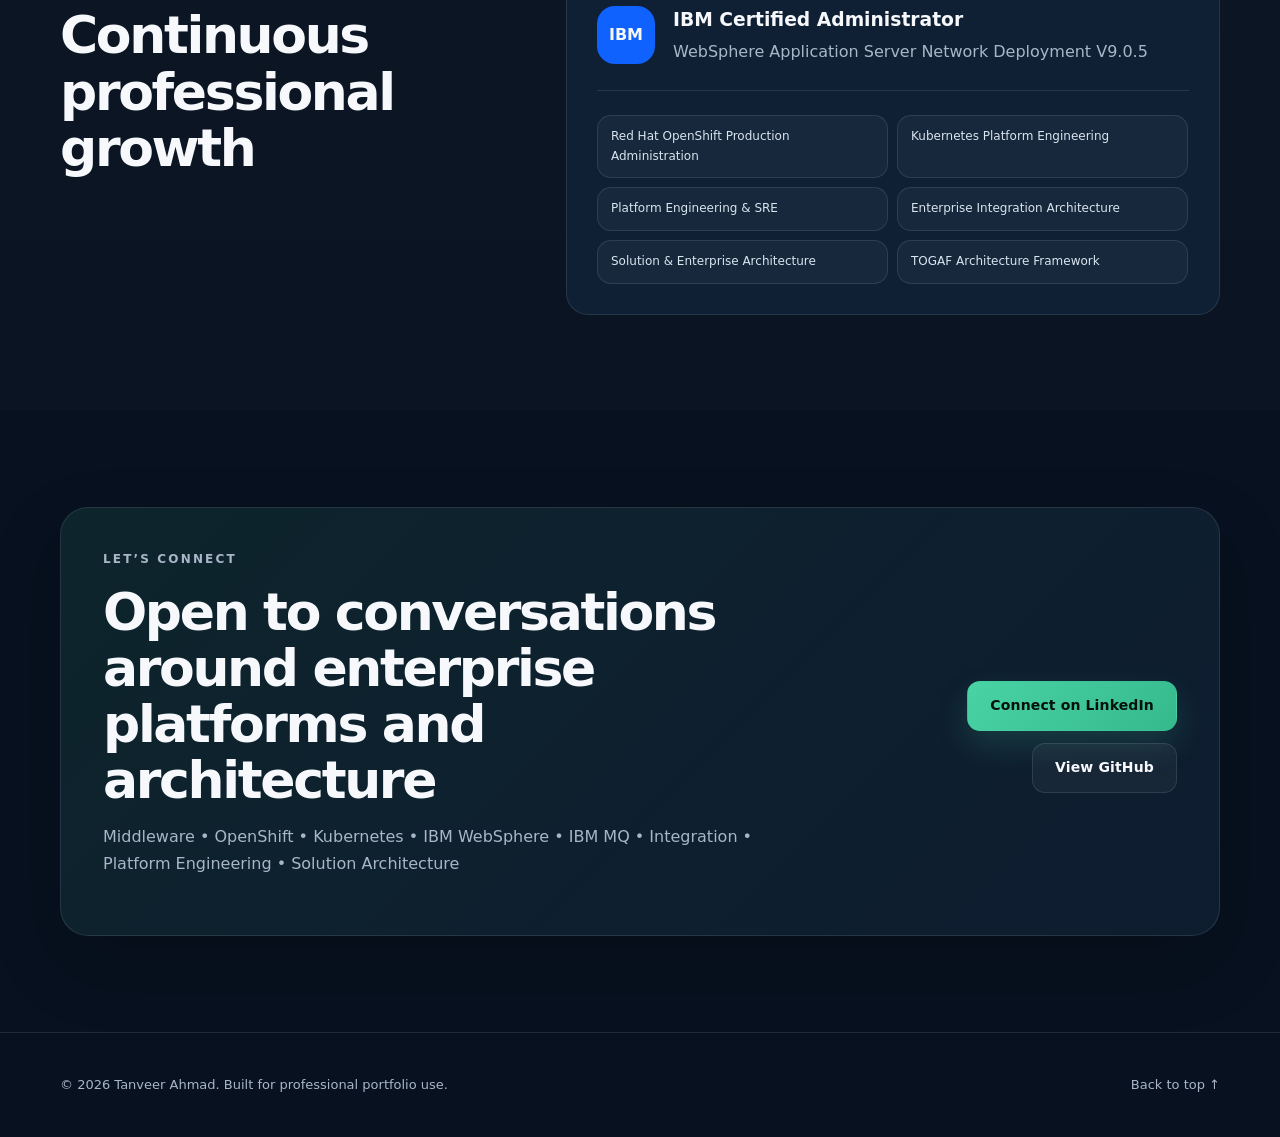
==== commit 9195dc00: "Add Dubai Islamic Bank to Tech Mahindra experience" ====
--- a/index.html
+++ b/index.html
@@ -176,7 +176,7 @@
             <div class="timeline-date">2021 — 2024</div>
             <div class="timeline-card">
               <h3>Middleware Consultant</h3>
-              <p class="company">Tech Mahindra • Dubai, UAE</p>
+              <p class="company">Tech Mahindra • Client: Dubai Islamic Bank • Dubai, UAE</p>
               <p>Worked across core, mobile and digital banking middleware, enterprise integration and high-availability application platforms, including OpenShift and Kubernetes based application environments supporting cloud-native modernization.</p>
             </div>
           </article>
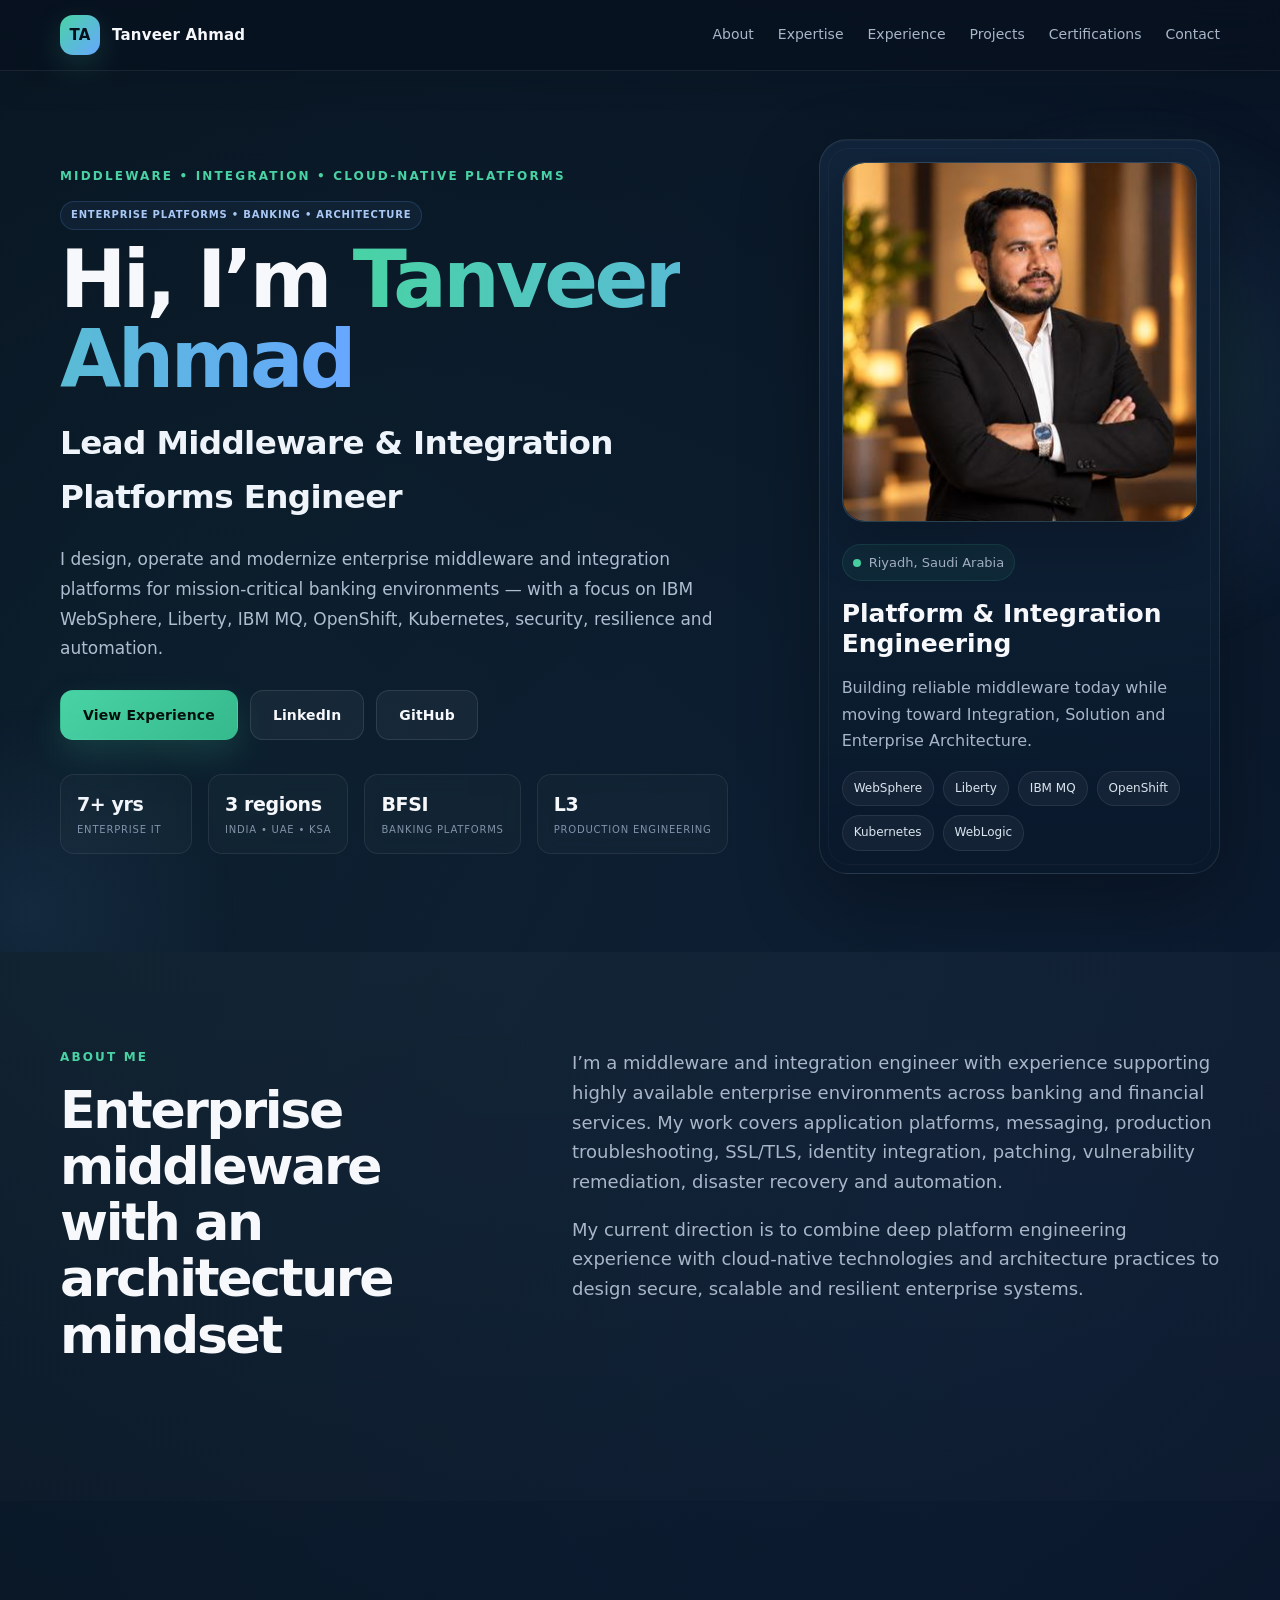
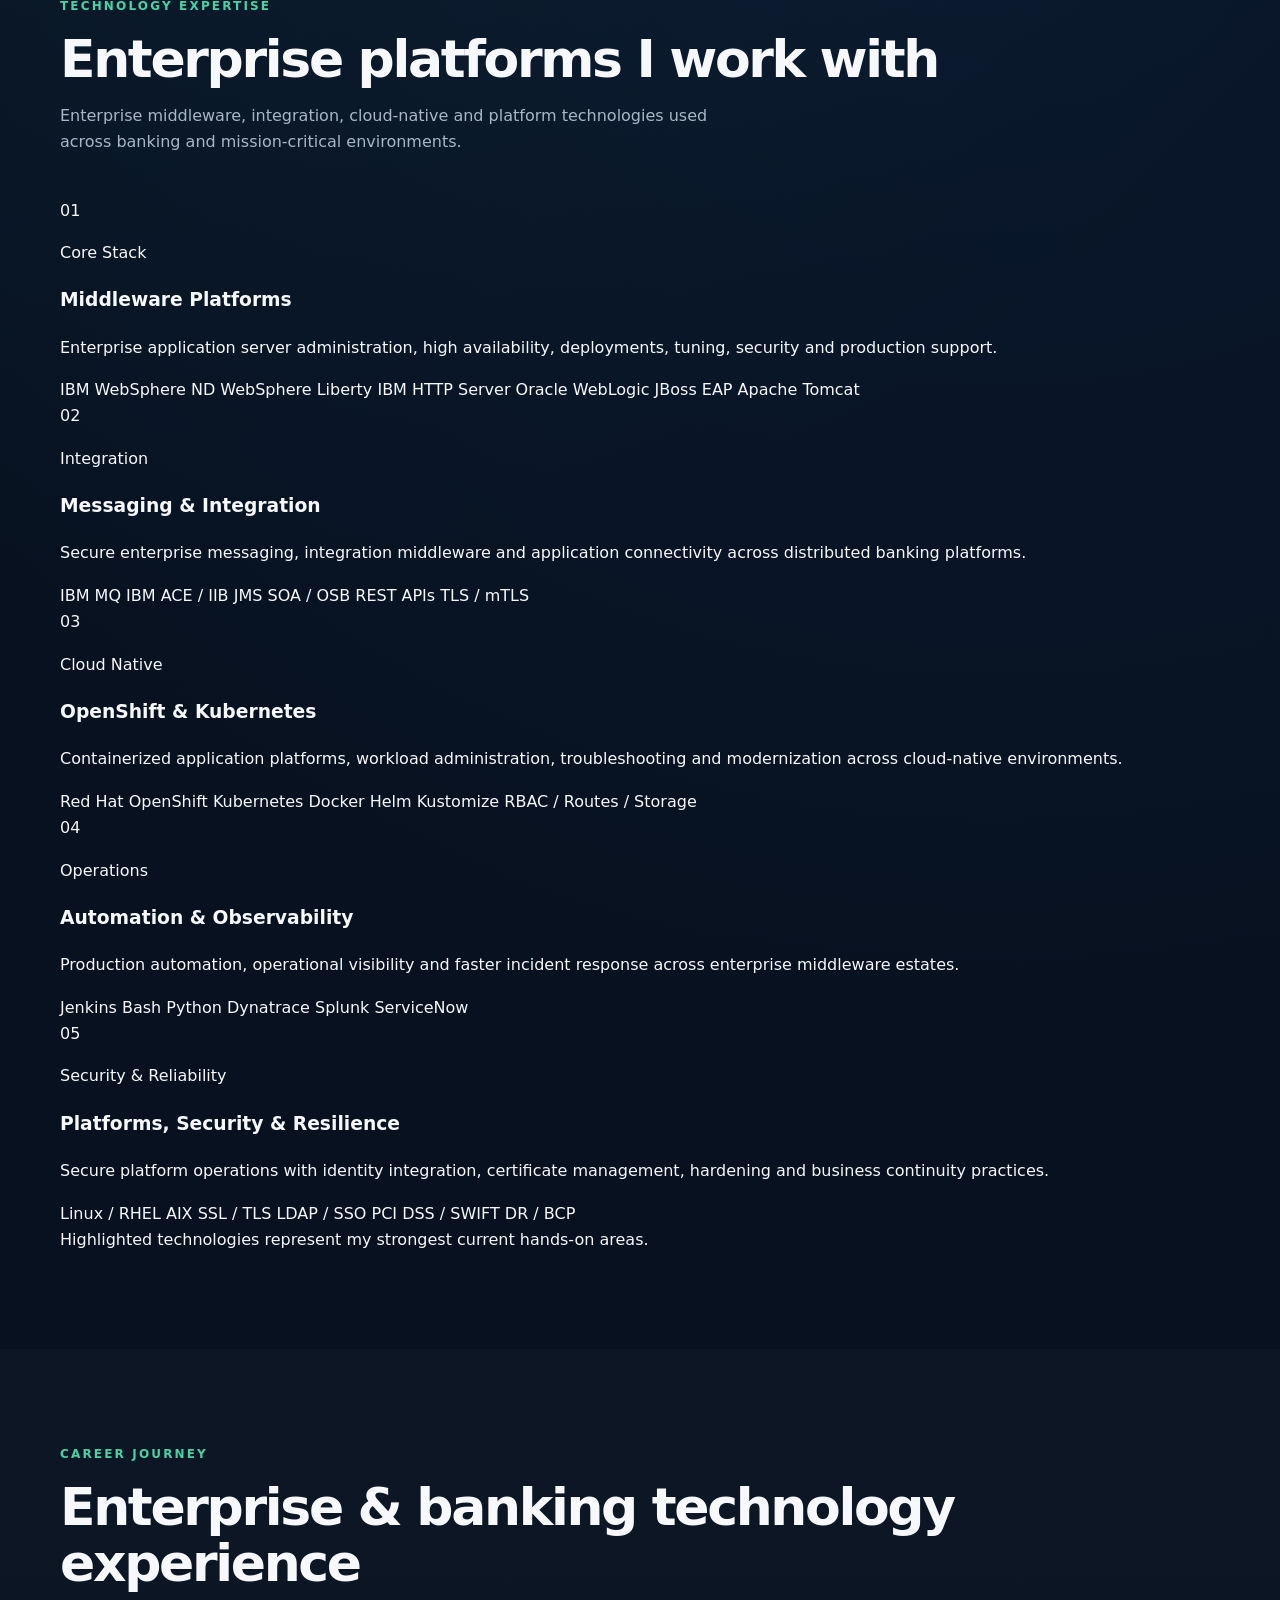
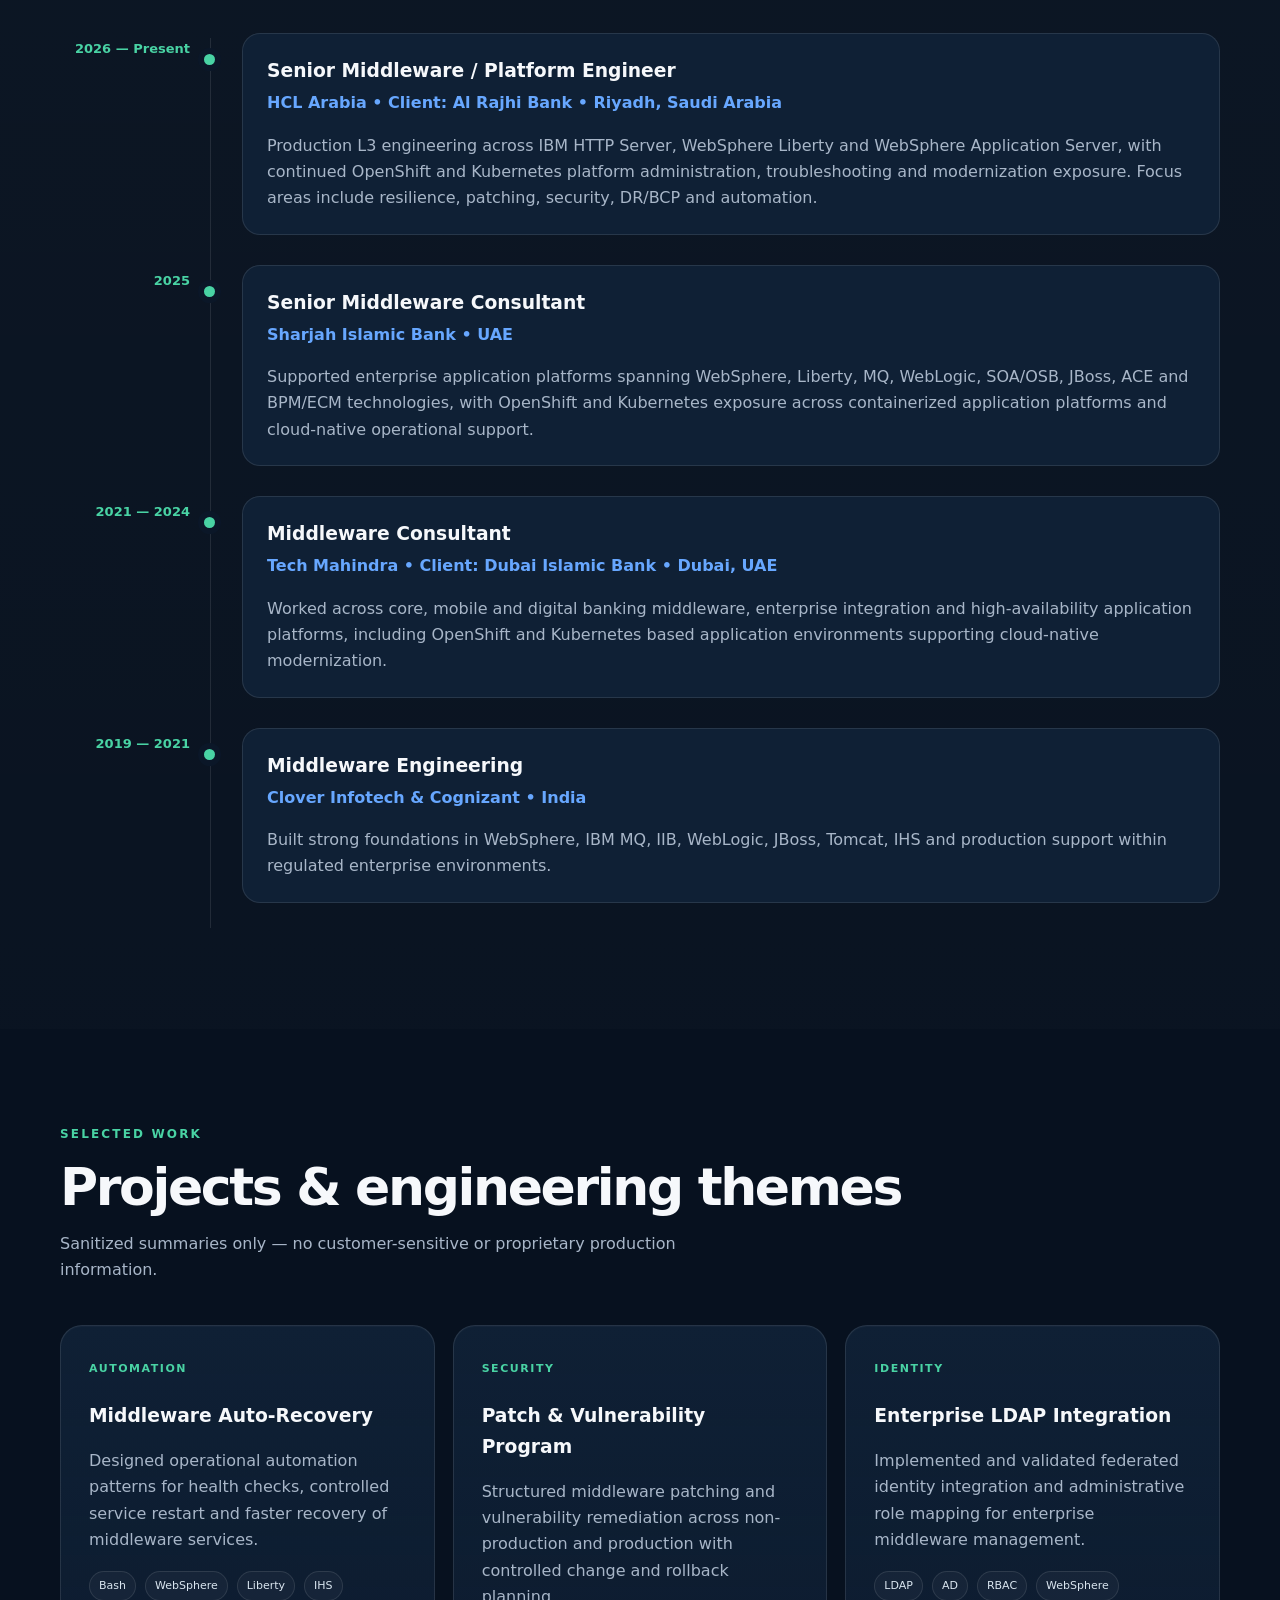
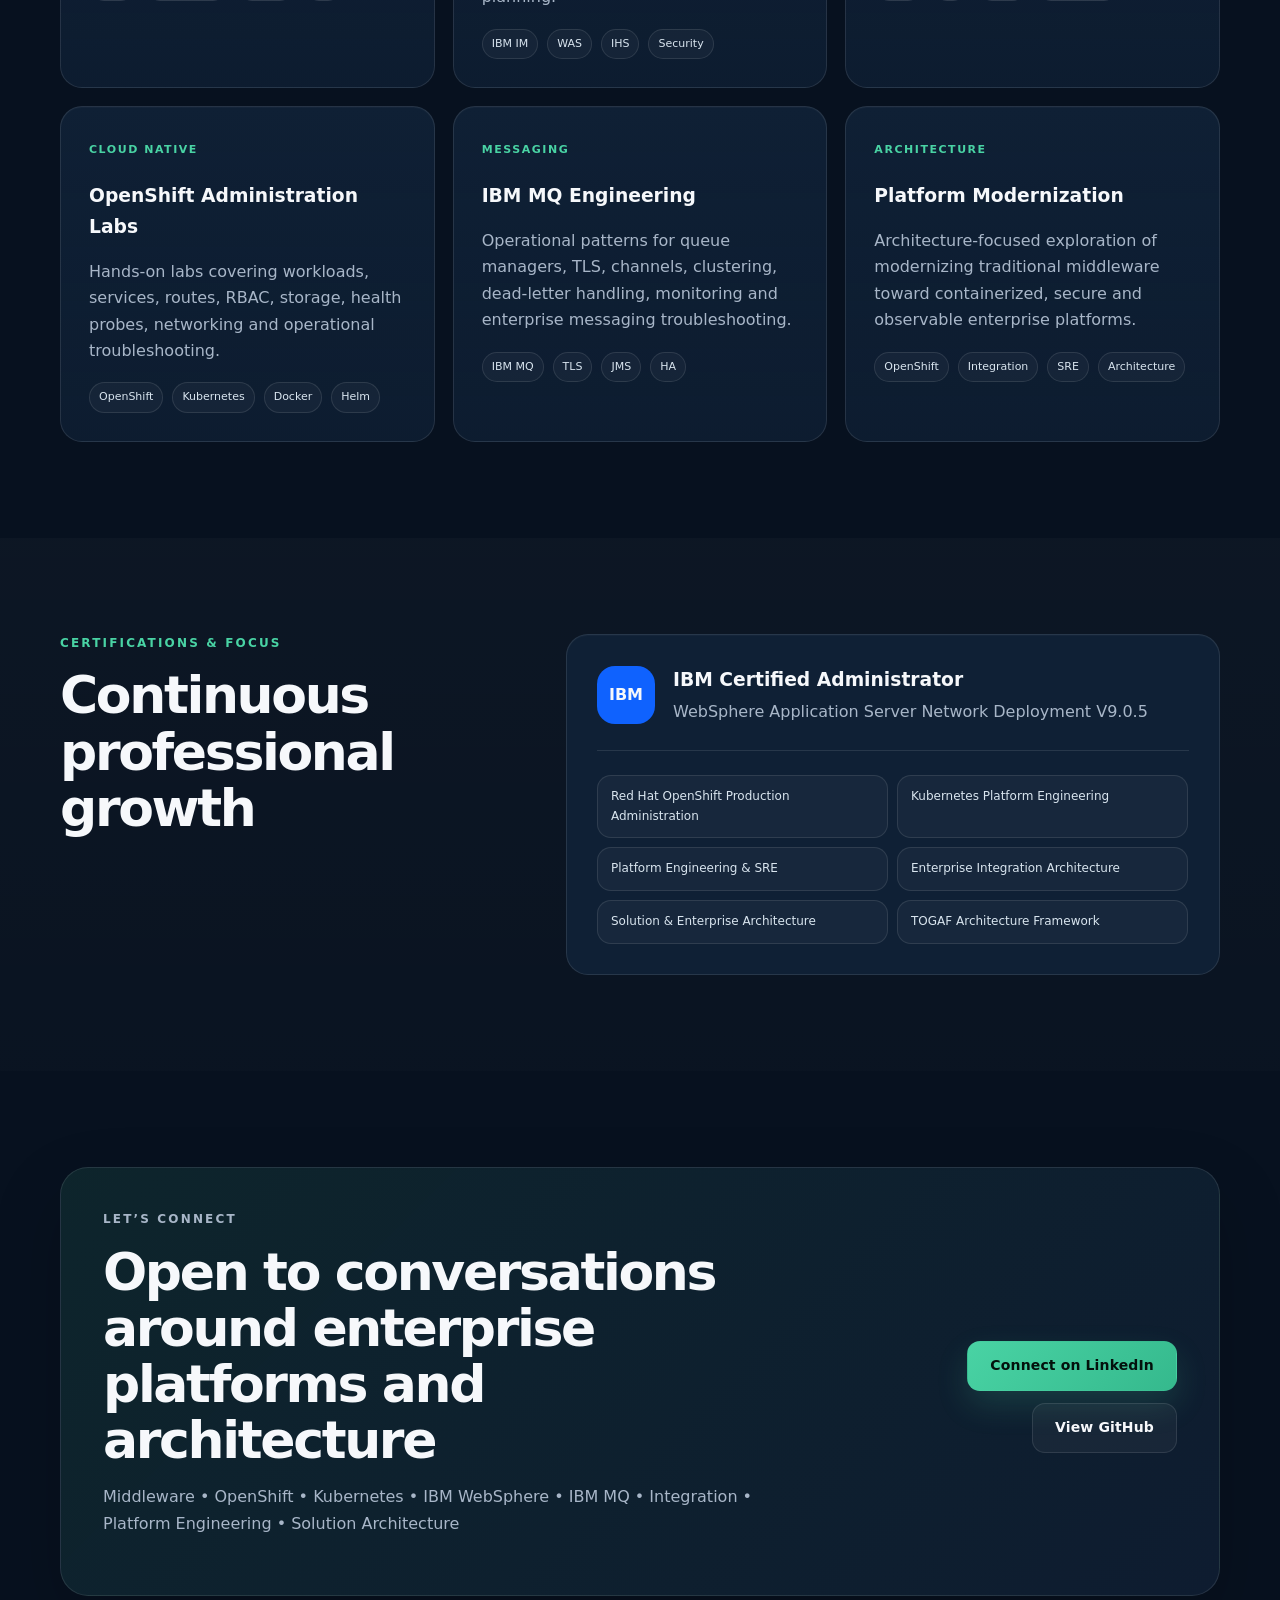
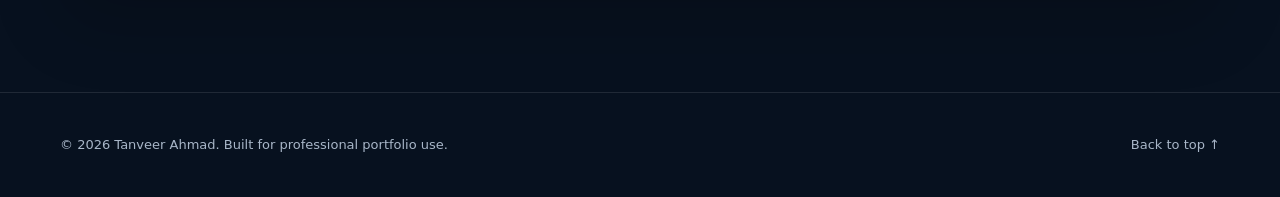
==== commit 35e2e392: "Redesign technology expertise into grouped skill cards" ====
--- a/index.html
+++ b/index.html
@@ -9,9 +9,15 @@
   <meta property="og:type" content="website" />
   <meta property="og:title" content="Tanveer Ahmad | Middleware & Integration Engineer" />
   <meta property="og:description" content="Enterprise middleware, OpenShift, IBM MQ, WebSphere, platform engineering and architecture." />
+  <meta property="og:url" content="https://tanveer-ahmad.vercel.app/" />
+  <meta property="og:site_name" content="Tanveer Ahmad Portfolio" />
+  <meta property="og:image" content="https://tanveer-ahmad.vercel.app/tanveer-profile-web.jpg" />
+  <meta property="og:image:type" content="image/jpeg" />
   <meta name="twitter:card" content="summary_large_image" />
   <meta name="twitter:title" content="Tanveer Ahmad | Middleware & Integration Engineer" />
   <meta name="twitter:description" content="Enterprise middleware, OpenShift, IBM MQ, WebSphere, platform engineering and architecture." />
+  <meta name="twitter:image" content="https://tanveer-ahmad.vercel.app/tanveer-profile-web.jpg" />
+  <link rel="canonical" href="https://tanveer-ahmad.vercel.app/" />
   <title>Tanveer Ahmad | Middleware & Integration Engineer</title>
   <link rel="icon" type="image/svg+xml" href="favicon.svg" />
   <link rel="manifest" href="site.webmanifest" />
@@ -109,39 +115,114 @@
 
     <section id="expertise" class="section">
       <div class="container">
-        <div class="section-heading reveal">
-          <p class="eyebrow">Technical Expertise</p>
-          <h2>Platforms I work with</h2>
-        </div>
-
-        <div class="cards four">
-          <article class="card reveal">
-            <div class="icon">01</div>
-            <h3>Middleware Platforms</h3>
-            <p>IBM WebSphere ND, WebSphere Liberty, Oracle WebLogic, JBoss EAP, Apache Tomcat and IBM HTTP Server.</p>
-          </article>
-          <article class="card reveal">
-            <div class="icon">02</div>
-            <h3>Integration & Messaging</h3>
-            <p>IBM MQ, IBM ACE / IIB, JMS, REST APIs, enterprise messaging patterns and secure integration.</p>
-          </article>
-          <article class="card reveal">
-            <div class="icon">03</div>
-            <h3>Cloud Native</h3>
-            <p>Red Hat OpenShift, Kubernetes, Docker, Helm, Kustomize, workloads, routes, RBAC, storage and troubleshooting.</p>
-          </article>
-          <article class="card reveal">
-            <div class="icon">04</div>
-            <h3>Operations & Security</h3>
-            <p>Linux, AIX, Jenkins, Bash, Python, Dynatrace, Splunk, SSL/TLS, mTLS, LDAP/SSO, hardening and DR.</p>
-          </article>
-        </div>
-
-        <div class="skill-cloud reveal">
-          <span>WebSphere</span><span>Liberty</span><span>IBM MQ</span><span>IBM ACE</span>
-          <span>OpenShift</span><span>Kubernetes</span><span>Docker</span><span>WebLogic</span>
-          <span>JBoss EAP</span><span>Tomcat</span><span>Jenkins</span><span>Linux</span>
-          <span>AIX</span><span>SSL/TLS</span><span>LDAP</span><span>Dynatrace</span><span>Splunk</span>
+        <div class="section-heading reveal expertise-heading">
+          <div>
+            <p class="eyebrow">Technology Expertise</p>
+            <h2>Enterprise platforms I work with</h2>
+          </div>
+          <p class="subtext">Enterprise middleware, integration, cloud-native and platform technologies used across banking and mission-critical environments.</p>
+        </div>
+
+        <div class="expertise-grid">
+          <article class="expertise-card featured-expertise reveal">
+            <div class="expertise-card-head">
+              <div class="expertise-number">01</div>
+              <div>
+                <p class="expertise-kicker">Core Stack</p>
+                <h3>Middleware Platforms</h3>
+              </div>
+            </div>
+            <p class="expertise-copy">Enterprise application server administration, high availability, deployments, tuning, security and production support.</p>
+            <div class="skill-list">
+              <span class="skill-chip primary">IBM WebSphere ND</span>
+              <span class="skill-chip primary">WebSphere Liberty</span>
+              <span class="skill-chip">IBM HTTP Server</span>
+              <span class="skill-chip">Oracle WebLogic</span>
+              <span class="skill-chip">JBoss EAP</span>
+              <span class="skill-chip">Apache Tomcat</span>
+            </div>
+          </article>
+
+          <article class="expertise-card featured-expertise reveal">
+            <div class="expertise-card-head">
+              <div class="expertise-number">02</div>
+              <div>
+                <p class="expertise-kicker">Integration</p>
+                <h3>Messaging & Integration</h3>
+              </div>
+            </div>
+            <p class="expertise-copy">Secure enterprise messaging, integration middleware and application connectivity across distributed banking platforms.</p>
+            <div class="skill-list">
+              <span class="skill-chip primary">IBM MQ</span>
+              <span class="skill-chip primary">IBM ACE / IIB</span>
+              <span class="skill-chip">JMS</span>
+              <span class="skill-chip">SOA / OSB</span>
+              <span class="skill-chip">REST APIs</span>
+              <span class="skill-chip">TLS / mTLS</span>
+            </div>
+          </article>
+
+          <article class="expertise-card featured-expertise reveal">
+            <div class="expertise-card-head">
+              <div class="expertise-number">03</div>
+              <div>
+                <p class="expertise-kicker">Cloud Native</p>
+                <h3>OpenShift & Kubernetes</h3>
+              </div>
+            </div>
+            <p class="expertise-copy">Containerized application platforms, workload administration, troubleshooting and modernization across cloud-native environments.</p>
+            <div class="skill-list">
+              <span class="skill-chip primary">Red Hat OpenShift</span>
+              <span class="skill-chip primary">Kubernetes</span>
+              <span class="skill-chip">Docker</span>
+              <span class="skill-chip">Helm</span>
+              <span class="skill-chip">Kustomize</span>
+              <span class="skill-chip">RBAC / Routes / Storage</span>
+            </div>
+          </article>
+
+          <article class="expertise-card reveal">
+            <div class="expertise-card-head">
+              <div class="expertise-number">04</div>
+              <div>
+                <p class="expertise-kicker">Operations</p>
+                <h3>Automation & Observability</h3>
+              </div>
+            </div>
+            <p class="expertise-copy">Production automation, operational visibility and faster incident response across enterprise middleware estates.</p>
+            <div class="skill-list">
+              <span class="skill-chip">Jenkins</span>
+              <span class="skill-chip">Bash</span>
+              <span class="skill-chip">Python</span>
+              <span class="skill-chip">Dynatrace</span>
+              <span class="skill-chip">Splunk</span>
+              <span class="skill-chip">ServiceNow</span>
+            </div>
+          </article>
+
+          <article class="expertise-card reveal">
+            <div class="expertise-card-head">
+              <div class="expertise-number">05</div>
+              <div>
+                <p class="expertise-kicker">Security & Reliability</p>
+                <h3>Platforms, Security & Resilience</h3>
+              </div>
+            </div>
+            <p class="expertise-copy">Secure platform operations with identity integration, certificate management, hardening and business continuity practices.</p>
+            <div class="skill-list">
+              <span class="skill-chip">Linux / RHEL</span>
+              <span class="skill-chip">AIX</span>
+              <span class="skill-chip">SSL / TLS</span>
+              <span class="skill-chip">LDAP / SSO</span>
+              <span class="skill-chip">PCI DSS / SWIFT</span>
+              <span class="skill-chip">DR / BCP</span>
+            </div>
+          </article>
+        </div>
+
+        <div class="expertise-legend reveal">
+          <span class="legend-dot"></span>
+          <span>Highlighted technologies represent my strongest current hands-on areas.</span>
         </div>
       </div>
     </section>
--- a/style.css
+++ b/style.css
@@ -417,3 +417,12 @@
   .quick-stats{grid-template-columns:1fr 1fr}
   .profile-wrap{height:340px}
 }
+
+/* Reliable profile-photo rendering */
+.profile-photo{
+  z-index:2;
+}
+.profile-fallback{
+  z-index:1;
+  display:none;
+}
